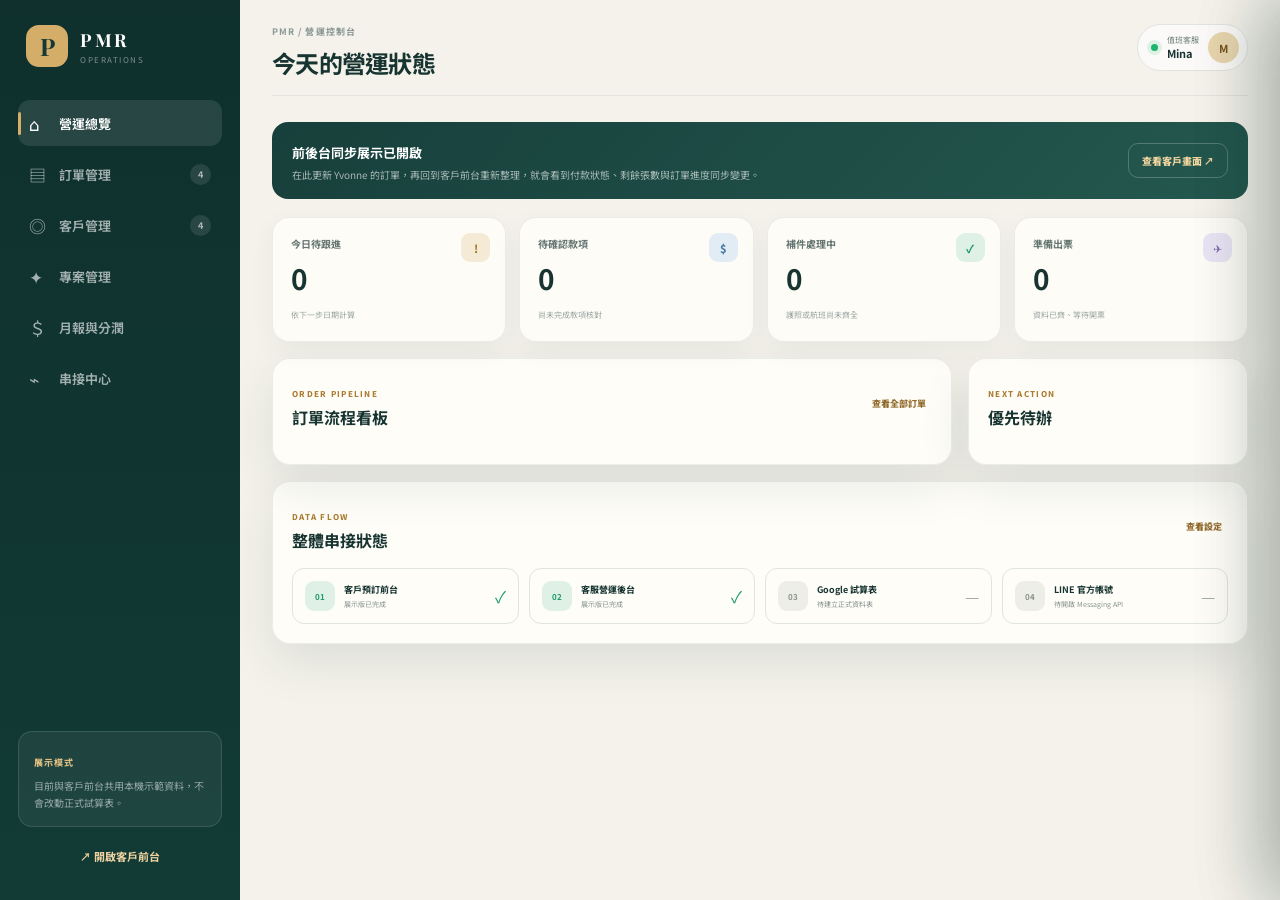
==== admin.html @ a4d530cb "Add files via upload" ====
<!doctype html>
<html lang="zh-Hant">
  <head>
    <meta charset="UTF-8" />
    <meta name="viewport" content="width=device-width, initial-scale=1.0" />
    <meta name="theme-color" content="#102f2d" />
    <title>PMR 營運控制台</title>
    <link rel="preconnect" href="https://fonts.googleapis.com" />
    <link rel="preconnect" href="https://fonts.gstatic.com" crossorigin />
    <link href="https://fonts.googleapis.com/css2?family=Noto+Sans+TC:wght@400;500;600;700;800&family=Playfair+Display:wght@700&display=swap" rel="stylesheet" />
    <link rel="stylesheet" href="admin.css" />
    <link rel="stylesheet" href="admin-extra.css" />
  </head>
  <body>
    <div class="ops-shell">
      <aside class="sidebar">
        <a class="ops-brand" href="index.html"><span>P</span><div><strong>PMR</strong><small>OPERATIONS</small></div></a>
        <nav>
          <button class="is-active" data-view="dashboard"><i>⌂</i><span>營運總覽</span></button>
          <button data-view="orders"><i>▤</i><span>訂單管理</span><b id="nav-order-count">4</b></button>
          <button data-view="customers"><i>◎</i><span>客戶管理</span><b id="nav-customer-count">4</b></button>
          <button data-view="projects"><i>✦</i><span>專案管理</span></button>
          <button data-view="reports"><i>＄</i><span>月報與分潤</span></button>
          <button data-view="integrations"><i>⌁</i><span>串接中心</span></button>
        </nav>
        <div class="sidebar-note"><small>展示模式</small><p>目前與客戶前台共用本機示範資料，不會改動正式試算表。</p></div>
        <a class="customer-preview" href="index.html">↗ 開啟客戶前台</a>
      </aside>

      <main class="ops-main">
        <header class="ops-topbar">
          <button class="mobile-menu" data-action="toggle-menu">☰</button>
          <div><span class="breadcrumb">PMR / 營運控制台</span><h1 id="page-title">今天的營運狀態</h1></div>
          <div class="operator"><span class="online-dot"></span><div><small>值班客服</small><strong>Mina</strong></div><b>M</b></div>
        </header>

        <section class="ops-view is-active" id="dashboard-view">
          <div class="demo-banner"><div><strong>前後台同步展示已開啟</strong><p>在此更新 Yvonne 的訂單，再回到客戶前台重新整理，就會看到付款狀態、剩餘張數與訂單進度同步變更。</p></div><a href="index.html#orders-view">查看客戶畫面 ↗</a></div>

          <div class="kpi-grid">
            <article><div class="kpi-icon amber">!</div><span>今日待跟進</span><strong id="kpi-followups">0</strong><small>依下一步日期計算</small></article>
            <article><div class="kpi-icon blue">$</div><span>待確認款項</span><strong id="kpi-payments">0</strong><small>尚未完成款項核對</small></article>
            <article><div class="kpi-icon green">✓</div><span>補件處理中</span><strong id="kpi-docs">0</strong><small>護照或航班尚未齊全</small></article>
            <article><div class="kpi-icon violet">✈</div><span>準備出票</span><strong id="kpi-ticketing">0</strong><small>資料已齊、等待開票</small></article>
          </div>

          <div class="dashboard-grid">
            <section class="panel pipeline-panel">
              <div class="panel-head"><div><span>ORDER PIPELINE</span><h2>訂單流程看板</h2></div><button data-go-view="orders">查看全部訂單</button></div>
              <div class="pipeline" id="pipeline"></div>
            </section>
            <section class="panel activity-panel">
              <div class="panel-head"><div><span>NEXT ACTION</span><h2>優先待辦</h2></div></div>
              <div id="priority-list" class="priority-list"></div>
            </section>
          </div>

          <section class="panel health-panel">
            <div class="panel-head"><div><span>DATA FLOW</span><h2>整體串接狀態</h2></div><button data-go-view="integrations">查看設定</button></div>
            <div class="health-grid">
              <article class="is-ready"><b>01</b><div><strong>客戶預訂前台</strong><span>展示版已完成</span></div><i>✓</i></article>
              <article class="is-ready"><b>02</b><div><strong>客服營運後台</strong><span>展示版已完成</span></div><i>✓</i></article>
              <article><b>03</b><div><strong>Google 試算表</strong><span>待建立正式資料表</span></div><i>—</i></article>
              <article><b>04</b><div><strong>LINE 官方帳號</strong><span>待開啟 Messaging API</span></div><i>—</i></article>
            </div>
          </section>
        </section>

        <section class="ops-view" id="customers-view">
          <div class="page-actions"><div><p>客戶編號永遠不變；LINE 換綁只更新登入身分，不會讓舊訂單或額度消失。</p></div><button class="primary-action" data-action="new-customer">＋ 建立客戶</button></div>
          <section class="panel table-panel">
            <div class="table-tools"><label><span>⌕</span><input id="customer-search" placeholder="搜尋客戶編號、姓名、LINE 或電話" /></label><select id="customer-filter"><option value="all">所有客戶</option><option>正常</option><option>待新帳號驗證</option><option>已封存</option><option>已刪除</option></select></div>
            <div class="table-wrap"><table><thead><tr><th>客戶</th><th>LINE 帳號</th><th>電話</th><th>訂單／額度</th><th>帳號狀態</th><th>最後綁定</th></tr></thead><tbody id="customers-table"></tbody></table></div>
          </section>
          <div class="policy-note"><strong>LINE 換帳號處理方式</strong><p>由新 LINE 帳號登入後完成一次性驗證，再把新 user ID 綁到原客戶編號。舊 LINE ID 留在歷史紀錄並停用，訂單、剩餘額度與付款紀錄不搬動。</p></div>
        </section>

        <section class="ops-view" id="orders-view">
          <div class="page-actions"><div><p>以訂單編號串接客戶、付款、額度、補件與利潤。</p></div><button class="primary-action" data-action="new-order">＋ 建立訂單</button></div>
          <section class="panel table-panel">
            <div class="table-tools">
              <label><span>⌕</span><input id="order-search" placeholder="搜尋姓名、LINE、訂單或專案代碼" /></label>
              <select id="order-filter"><option value="all">所有狀態</option><option>等待客服確認</option><option>等待付款</option><option>資料補件中</option><option>許願航班待補</option><option>準備出票</option><option>已完成</option></select>
            </div>
            <div class="table-wrap">
              <table>
                <thead><tr><th>訂單／客戶</th><th>專案</th><th>款項</th><th>額度</th><th>資料／出票</th><th>負責人</th><th>下一步</th></tr></thead>
                <tbody id="orders-table"></tbody>
              </table>
            </div>
          </section>
        </section>

        <section class="ops-view" id="projects-view">
          <div class="page-actions"><div><p>集中管理經濟艙／商務艙售價、成本、效期、庫存與每個專案的特殊規則。</p></div><button class="primary-action" data-action="new-project">＋ 建立私人專案</button></div>
          <section class="panel table-panel">
            <div class="project-summary"><strong id="project-count">0</strong><span>個可銷售專案</span><i></i><strong id="project-stock">0</strong><span>組／張剩餘</span></div>
            <div class="table-wrap"><table><thead><tr><th>代碼／專案</th><th>顯示方式</th><th>經濟售價／成本</th><th>商務售價／成本</th><th>額度</th><th>庫存</th><th>效期</th><th>特殊規則</th></tr></thead><tbody id="projects-table"></tbody></table></div>
          </section>
        </section>

        <section class="ops-view" id="reports-view">
          <div class="page-actions report-actions"><div><p>月報只計入付款狀態為「已確認」的訂單；退款與取消另列，不會覆蓋原交易。</p></div><div class="report-controls"><label>結算月份<input id="report-month" type="month" value="2026-09" /></label><a class="primary-action download-action" href="PMR-2026-09月報.xlsx" download>下載 Excel 月報</a></div></div>
          <div class="report-kpis" id="report-kpis"></div>
          <div class="report-grid">
            <section class="panel report-panel"><div class="panel-head"><div><span>PAYOUTS</span><h2>本月應付明細</h2></div></div><div id="payout-summary" class="payout-summary"></div></section>
            <section class="panel report-panel"><div class="panel-head"><div><span>PROFIT</span><h2>成本與利潤</h2></div></div><div id="profit-summary" class="profit-summary"></div></section>
          </div>
          <section class="panel table-panel report-detail"><div class="panel-head"><div><span>ORDER DETAIL</span><h2>本月訂單明細</h2></div><small id="report-order-count"></small></div><div class="table-wrap"><table><thead><tr><th>訂單／客戶</th><th>實收</th><th>成本</th><th>客服費</th><th>加購毛利</th><th>介紹人分潤</th><th>資源方分潤</th><th>未分配</th></tr></thead><tbody id="report-orders-table"></tbody></table></div></section>
        </section>

        <section class="ops-view" id="integrations-view">
          <div class="integration-intro"><span>CONNECTED SALES</span><h2>把流量、對話、訂單與利潤放在同一條資料線上</h2><p>社群負責吸引客人，官方帳號負責辨識與跟進，前台負責預訂與查詢，後台負責客服作業；試算表則保留為資料匯出與財務核對工具。</p></div>
          <div class="integration-grid">
            <article class="integration-card"><div class="integration-logo sheets">▦</div><div><small>GOOGLE SHEETS</small><h3>試算表資料庫</h3><p>目前已讀到「表單回覆」與「利潤」兩張表。正式版會改成由訂單編號關聯，避免再用姓名對資料。</p><ul><li>建立專案、訂單、額度、付款、加購、操作紀錄分頁</li><li>舊資料可保留並逐筆補上訂單編號</li><li>需要 Google 帳號授權與正式端點</li></ul></div><span class="state waiting">待設定</span></article>
            <article class="integration-card"><div class="integration-logo line">LINE</div><div><small>OFFICIAL ACCOUNT</small><h3>LINE 官方帳號</h3><p>客人點選專案後，以 LIFF 開啟預訂頁並帶入 LINE 身分與專案代碼；狀態變更時可由官方帳號提醒補件或出票。</p><ul><li>需要啟用 Messaging API 與 LIFF</li><li>需設定 HTTPS Webhook 與 Channel access token</li><li>對話與訂單以 LINE user ID 關聯</li></ul></div><span class="state waiting">待授權</span></article>
            <article class="integration-card"><div class="integration-logo community">群</div><div><small>LINE COMMUNITY</small><h3>社群銷售入口</h3><p>社群專注發布每日方案，每則貼文附帶來源代碼連結；客人點擊後進入官方帳號／前台，才能安全追蹤成交與介紹來源。</p><ul><li>一般群組可邀請官方帳號機器人後串接</li><li>若是 OpenChat，不把客戶識別建立在社群內</li><li>每篇方案使用 campaign 來源碼計算成效</li></ul></div><span class="state planned">建議流程</span></article>
            <article class="integration-card"><div class="integration-logo vault">鎖</div><div><small>PRIVATE FILE STORAGE</small><h3>護照與匯款資料</h3><p>檔案放在私有雲端空間，後台只記錄檔案 ID。客人與客服取得的是短時間有效的上傳或檢視連結，不建立公開分享網址。</p><ul><li>首選 Google Cloud Storage 私有儲存</li><li>小規模試跑可使用 Google Workspace 共用雲端硬碟</li><li>依客服角色限制存取並保留下載紀錄</li></ul></div><span class="state waiting">待選方案</span></article>
          </div>
        </section>
      </main>
    </div>

    <div class="drawer-backdrop" id="drawer-backdrop"></div>
    <aside class="record-drawer" id="order-drawer" aria-hidden="true">
      <div class="drawer-head"><div><small>ORDER DETAIL</small><h2 id="drawer-order-id">訂單</h2></div><button data-action="close-drawer">×</button></div>
      <form id="order-form">
        <div class="drawer-section customer-summary" id="drawer-customer"></div>
        <div class="drawer-section"><h3>流程狀態</h3><div class="form-grid two"><label>訂單狀態<select name="status"><option>等待客服確認</option><option>等待付款</option><option>資料補件中</option><option>許願航班待補</option><option>準備出票</option><option>已完成</option></select></label><label>負責客服<select name="assignedTo"><option>待分派</option><option>Mina</option><option>Ary</option><option>Scott</option></select></label><label>付款狀態<select name="paymentStatus"><option>待客服確認</option><option>待匯款</option><option>待核對</option><option>已確認</option><option>退款處理中</option><option>已退款</option></select></label><label>補件狀態<select name="docsStatus"><option>尚未補件</option><option>缺護照</option><option>缺 1 份護照</option><option>航班待補</option><option>資料已齊</option></select></label><label>出票狀態<select name="ticketStatus"><option>尚未出票</option><option>待選航班</option><option>準備出票</option><option>已出票</option></select></label><label>下一步日期<input name="nextActionDate" type="date" /></label></div></div>
        <div class="drawer-section"><h3>額度與款項</h3><div class="form-grid four"><label>購買<input name="purchased" type="number" min="0" /></label><label>處理中<input name="pending" type="number" min="0" /></label><label>已出票<input name="used" type="number" min="0" /></label><label>退款<input name="refunded" type="number" min="0" /></label></div><div class="form-grid two"><label>機票售價<input name="total" type="number" min="0" /></label><label>含加購應收<input name="grandTotal" type="number" min="0" /></label><label>實收金額<input name="paymentAmount" type="number" min="0" /></label><label>機票成本<input name="cost" type="number" min="0" /></label><label>客服費用<input name="serviceFee" type="number" min="0" /></label></div><div id="ticket-selection-summary" class="checkout-summary"></div><div class="profit-preview" id="profit-preview"></div></div>
        <div class="drawer-section"><h3>分潤與加購</h3><div class="form-grid two"><label>介紹人<input name="introducer" /></label><label>介紹人利潤<input name="introducerProfit" type="number" min="0" /></label><label>資源方利潤<input name="sourceProfit" type="number" min="0" /></label></div><div id="checkout-addons-editor" class="checkout-addons-editor"></div><div class="form-grid two"><label>其他加購項目<input name="addOnName" placeholder="例如：四人房" /></label><label>其他加購售價<input name="addOnPrice" type="number" min="0" /></label><label>其他加購成本<input name="addOnCost" type="number" min="0" /></label></div></div>
        <div class="drawer-section"><h3>客服內部備註</h3><textarea name="internalNotes" rows="4" placeholder="客戶不可見，可記錄特殊需求、追蹤結果與注意事項"></textarea></div>
        <div class="drawer-section"><h3>最近紀錄</h3><div class="activity-feed" id="drawer-activity"></div></div>
        <div class="drawer-actions"><button type="button" class="secondary" data-action="close-drawer">取消</button><button type="submit" class="primary-action">儲存並同步前台</button></div>
      </form>
    </aside>

    <aside class="record-drawer" id="customer-drawer" aria-hidden="true">
      <div class="drawer-head"><div><small>CUSTOMER DETAIL</small><h2 id="drawer-customer-id">客戶資料</h2></div><button data-action="close-customer-drawer">×</button></div>
      <form id="customer-form">
        <div class="drawer-section"><h3>基本資料</h3><div class="form-grid two"><label>真實姓名<input name="realName" /></label><label>電話<input name="phone" /></label><label>LINE 顯示名稱<input name="displayName" /></label><label>客戶狀態<select name="status"><option>正常</option><option>待新帳號驗證</option><option>已封存</option><option>已刪除</option></select></label></div></div>
        <div class="drawer-section"><h3>LINE 登入綁定</h3><label>目前 LINE user ID<input name="lineUserId" /></label><div class="link-warning">更改後會標示「待新帳號驗證」。正式版須由客人使用新 LINE 登入並完成一次性驗證，客服不可跳過驗證直接換綁。</div><div id="previous-line-ids" class="previous-ids"></div></div>
        <div class="drawer-section"><h3>客服內部備註</h3><textarea name="note" rows="4"></textarea></div>
        <div class="drawer-section danger-zone"><h3>資料處理</h3><p>封存會停止新交易但保留客戶資料。刪除個資會匿名化姓名、電話與 LINE，財務與稽核紀錄仍依訂單編號保留。</p><div><button type="button" data-action="archive-customer">封存客戶</button><button type="button" data-action="anonymize-customer">刪除個資</button></div></div>
        <div class="drawer-actions"><button type="button" class="secondary" data-action="close-customer-drawer">取消</button><button type="submit" class="primary-action">儲存客戶資料</button></div>
      </form>
    </aside>

    <div class="toast" id="admin-toast"></div>
    <script src="shared-data.js"></script>
    <script src="admin.js"></script>
  </body>
</html>
---- admin.css ----
:root{--ink:#173431;--deep:#102f2d;--deep2:#194943;--cream:#f4f2eb;--paper:#fffefa;--muted:#70807d;--line:#e0e5df;--gold:#c99c50;--green:#1e9a68;--red:#c76755;--blue:#4c79a5;--violet:#7c6aa9;--shadow:0 18px 50px rgba(22,53,50,.1)}
*{box-sizing:border-box}body{margin:0;min-height:100vh;background:var(--cream);color:var(--ink);font-family:"Noto Sans TC",system-ui,sans-serif;-webkit-font-smoothing:antialiased}button,input,select,textarea{font:inherit;color:inherit}button,a{cursor:pointer}.ops-shell{display:grid;grid-template-columns:240px 1fr;min-height:100vh}.sidebar{position:fixed;inset:0 auto 0 0;width:240px;display:flex;flex-direction:column;padding:25px 18px;background:linear-gradient(180deg,#0f302d,#123b36);color:#fff}.ops-brand{display:flex;align-items:center;gap:12px;margin:0 8px 33px;color:white;text-decoration:none}.ops-brand>span{width:42px;height:42px;display:grid;place-items:center;border-radius:13px;background:#d4ad68;color:#143833;font:700 24px "Playfair Display",serif}.ops-brand strong{display:block;font:700 18px "Playfair Display",serif;letter-spacing:.14em}.ops-brand small{display:block;margin-top:2px;color:rgba(255,255,255,.45);font-size:8px;letter-spacing:.19em}.sidebar nav{display:grid;gap:5px}.sidebar nav button{min-height:46px;display:grid;grid-template-columns:30px 1fr auto;align-items:center;border:0;border-radius:12px;padding:0 11px;background:transparent;color:rgba(255,255,255,.62);text-align:left}.sidebar nav button i{font-style:normal;font-size:17px}.sidebar nav button span{font-size:13px;font-weight:600}.sidebar nav button b{min-width:21px;height:21px;display:grid;place-items:center;border-radius:50%;background:rgba(255,255,255,.1);font-size:9px}.sidebar nav button.is-active,.sidebar nav button:hover{background:rgba(255,255,255,.1);color:white}.sidebar nav button.is-active:before{content:"";position:absolute;left:18px;width:3px;height:23px;border-radius:2px;background:#d6ae68}.sidebar-note{margin-top:auto;padding:15px;border:1px solid rgba(255,255,255,.12);border-radius:14px;background:rgba(255,255,255,.06)}.sidebar-note small{color:#dfbe82;font-size:9px;font-weight:800;letter-spacing:.12em}.sidebar-note p{margin:7px 0 0;color:rgba(255,255,255,.54);font-size:10px;line-height:1.65}.customer-preview{margin-top:10px;padding:11px;color:#eed29f;text-align:center;text-decoration:none;font-size:11px;font-weight:700}.ops-main{grid-column:2;min-width:0;padding:0 32px 60px}.ops-topbar{height:96px;display:flex;align-items:center;justify-content:space-between;border-bottom:1px solid rgba(20,55,51,.08)}.ops-topbar .breadcrumb{color:#8a9895;font-size:9px;font-weight:700;letter-spacing:.12em}.ops-topbar h1{margin:5px 0 0;font-size:24px;letter-spacing:-.03em}.operator{display:flex;align-items:center;gap:9px;padding:7px 8px 7px 13px;border:1px solid var(--line);border-radius:999px;background:rgba(255,255,255,.65)}.operator .online-dot{width:7px;height:7px;border-radius:50%;background:#1fb56d;box-shadow:0 0 0 4px #dff1e7}.operator small{display:block;color:var(--muted);font-size:8px}.operator strong{display:block;font-size:11px}.operator>b{width:31px;height:31px;display:grid;place-items:center;border-radius:50%;background:#e8d6af;color:#72531f;font-size:11px}.mobile-menu{display:none}.ops-view{display:none;padding-top:26px;animation:fade .25s ease}.ops-view.is-active{display:block}@keyframes fade{from{opacity:0;transform:translateY(6px)}}.demo-banner{display:flex;justify-content:space-between;align-items:center;gap:22px;margin-bottom:18px;padding:17px 20px;border-radius:16px;background:linear-gradient(135deg,#173f3b,#24584f);color:white}.demo-banner strong{font-size:13px}.demo-banner p{margin:4px 0 0;color:rgba(255,255,255,.62);font-size:10px}.demo-banner a{flex:none;padding:9px 13px;border:1px solid rgba(255,255,255,.22);border-radius:10px;color:#f2d69f;text-decoration:none;font-size:10px;font-weight:800}.kpi-grid{display:grid;grid-template-columns:repeat(4,1fr);gap:13px;margin-bottom:16px}.kpi-grid article{position:relative;padding:18px;border:1px solid rgba(22,55,51,.08);border-radius:17px;background:rgba(255,254,250,.85);box-shadow:0 9px 26px rgba(20,55,51,.05)}.kpi-icon{position:absolute;right:15px;top:15px;width:29px;height:29px;display:grid;place-items:center;border-radius:9px;font-size:11px;font-weight:800}.kpi-icon.amber{background:#f5ead5;color:#a67526}.kpi-icon.blue{background:#e1ecf4;color:var(--blue)}.kpi-icon.green{background:#dff0e7;color:var(--green)}.kpi-icon.violet{background:#eae5f4;color:var(--violet)}.kpi-grid span{display:block;color:#657572;font-size:10px;font-weight:700}.kpi-grid strong{display:block;margin:7px 0 1px;font-size:28px}.kpi-grid small{color:#9aa5a2;font-size:8px}.dashboard-grid{display:grid;grid-template-columns:minmax(0,1.7fr) minmax(240px,.7fr);gap:16px;margin-bottom:16px}.panel{border:1px solid rgba(22,55,51,.08);border-radius:18px;background:rgba(255,254,250,.9);box-shadow:var(--shadow)}.pipeline-panel,.activity-panel,.health-panel{padding:19px}.panel-head{display:flex;align-items:center;justify-content:space-between;gap:15px;margin-bottom:16px}.panel-head span,.integration-intro>span{color:#aa7b30;font-size:8px;font-weight:800;letter-spacing:.16em}.panel-head h2{margin:3px 0 0;font-size:16px}.panel-head button{border:0;background:transparent;color:#926a2c;font-size:9px;font-weight:800}.pipeline{display:grid;grid-template-columns:repeat(4,1fr);gap:9px}.pipeline-column{min-width:0;padding:10px;border-radius:13px;background:#f2f2ec}.pipeline-title{display:flex;justify-content:space-between;align-items:center;margin-bottom:9px;color:#697875;font-size:9px;font-weight:800}.pipeline-title b{min-width:18px;height:18px;display:grid;place-items:center;border-radius:50%;background:#fff;font-size:8px}.pipeline-card{margin-top:7px;padding:10px;border:1px solid #e3e5df;border-radius:10px;background:white;cursor:pointer}.pipeline-card:hover{border-color:#c7a05b}.pipeline-card strong{display:block;overflow:hidden;text-overflow:ellipsis;white-space:nowrap;font-size:9px}.pipeline-card span{display:block;margin-top:4px;color:#8a9794;font-size:8px}.priority-list{display:grid;gap:8px}.priority-item{display:grid;grid-template-columns:32px 1fr;gap:9px;align-items:center;padding:9px;border-radius:11px;background:#f5f2e9;cursor:pointer}.priority-item>b{width:32px;height:32px;display:grid;place-items:center;border-radius:9px;background:#e5d3ab;color:#77581f;font-size:9px}.priority-item strong{display:block;font-size:9px}.priority-item span{display:block;margin-top:3px;color:#7e8d8a;font-size:8px}.health-grid{display:grid;grid-template-columns:repeat(4,1fr);gap:10px}.health-grid article{display:grid;grid-template-columns:30px 1fr auto;align-items:center;gap:9px;padding:12px;border:1px solid var(--line);border-radius:12px}.health-grid article>b{width:30px;height:30px;display:grid;place-items:center;border-radius:9px;background:#eeeee8;color:#899390;font-size:8px}.health-grid strong,.health-grid span{display:block}.health-grid strong{font-size:9px}.health-grid span{margin-top:3px;color:#899592;font-size:7px}.health-grid i{font-style:normal;color:#a4adaa}.health-grid .is-ready>b{background:#dff0e7;color:var(--green)}.health-grid .is-ready i{color:var(--green)}.page-actions{display:flex;justify-content:space-between;align-items:center;gap:20px;margin-bottom:15px}.page-actions p{margin:0;color:var(--muted);font-size:11px}.primary-action{min-height:40px;padding:0 16px;border:0;border-radius:11px;background:var(--deep);color:#fff;font-size:10px;font-weight:800}.table-panel{overflow:hidden}.table-tools{display:flex;gap:10px;padding:15px;border-bottom:1px solid var(--line)}.table-tools label{flex:1;display:flex;align-items:center;gap:8px;padding:0 12px;border:1px solid var(--line);border-radius:10px;background:white}.table-tools input{width:100%;height:40px;border:0;outline:0;background:transparent;font-size:10px}.table-tools select{min-width:150px;border:1px solid var(--line);border-radius:10px;background:white;padding:0 10px;font-size:10px}.table-wrap{overflow:auto}table{width:100%;border-collapse:collapse;white-space:nowrap}th{padding:11px 14px;background:#f1f2ed;color:#899491;text-align:left;font-size:8px;font-weight:800;letter-spacing:.06em}td{padding:13px 14px;border-top:1px solid #e8ebe6;font-size:9px;vertical-align:middle}tbody tr{cursor:pointer}tbody tr:hover{background:#fbf7ed}td strong,td small{display:block}td strong{font-size:9px}td small{margin-top:3px;color:#899592;font-size:8px}.cell-status{display:inline-flex;align-items:center;padding:5px 8px;border-radius:999px;background:#e8f1e9;color:#24704f;font-size:8px;font-weight:800}.cell-status.waiting{background:#f5ead8;color:#966b27}.credit-cell b{color:var(--green);font-size:11px}.project-summary{display:flex;align-items:center;gap:7px;padding:18px}.project-summary strong{font-size:22px}.project-summary span{color:var(--muted);font-size:9px}.project-summary i{width:1px;height:28px;margin:0 15px;background:var(--line)}.integration-intro{max-width:720px;margin:6px 0 23px}.integration-intro h2{margin:8px 0 10px;font-size:29px;line-height:1.3;letter-spacing:-.04em}.integration-intro p{margin:0;color:var(--muted);font-size:11px;line-height:1.8}.integration-grid{display:grid;gap:13px}.integration-card{position:relative;display:grid;grid-template-columns:54px 1fr;gap:16px;padding:21px;border:1px solid rgba(22,55,51,.08);border-radius:17px;background:rgba(255,254,250,.88);box-shadow:0 12px 32px rgba(20,55,51,.06)}.integration-logo{width:54px;height:54px;display:grid;place-items:center;border-radius:15px;color:white;font-size:13px;font-weight:900}.integration-logo.sheets{background:#1d915a;font-size:25px}.integration-logo.line{background:#06c755}.integration-logo.community{background:#405f9d;font-size:20px}.integration-card small{color:#9c742f;font-size:7px;letter-spacing:.14em;font-weight:800}.integration-card h3{margin:4px 0 6px;font-size:15px}.integration-card p{max-width:760px;margin:0;color:#6d7d7a;font-size:10px;line-height:1.7}.integration-card ul{display:flex;gap:7px;flex-wrap:wrap;margin:11px 0 0;padding:0;list-style:none}.integration-card li{padding:5px 8px;border-radius:7px;background:#f0f1eb;color:#6c7976;font-size:8px}.state{position:absolute;right:18px;top:18px;padding:5px 8px;border-radius:999px;font-size:8px;font-weight:800}.state.waiting{background:#f4ead6;color:#946a29}.state.planned{background:#e2e9f3;color:#44668c}.drawer-backdrop{position:fixed;z-index:49;inset:0;background:rgba(7,30,28,.38);opacity:0;pointer-events:none;transition:.2s}.drawer-backdrop.is-open{opacity:1;pointer-events:auto}.record-drawer{position:fixed;z-index:50;inset:0 0 0 auto;width:min(610px,100%);overflow:auto;padding:22px;background:#f8f7f2;box-shadow:-25px 0 70px rgba(9,34,32,.2);transform:translateX(102%);transition:.28s ease}.record-drawer.is-open{transform:translateX(0)}.drawer-head{position:sticky;z-index:2;top:-22px;display:flex;justify-content:space-between;align-items:center;margin:-22px -22px 17px;padding:20px 22px 15px;background:rgba(248,247,242,.95);backdrop-filter:blur(14px);border-bottom:1px solid var(--line)}.drawer-head small{color:#9e742f;font-size:8px;letter-spacing:.15em}.drawer-head h2{margin:4px 0 0;font-size:19px}.drawer-head button{width:34px;height:34px;border:1px solid var(--line);border-radius:10px;background:white;font-size:20px}.drawer-section{margin-bottom:11px;padding:16px;border:1px solid var(--line);border-radius:15px;background:white}.drawer-section h3{margin:0 0 13px;font-size:12px}.customer-summary{display:flex;align-items:center;gap:12px}.customer-avatar{width:44px;height:44px;display:grid;place-items:center;border-radius:14px;background:#dbe9e0;color:#246a50;font-weight:900}.customer-summary strong,.customer-summary small{display:block}.customer-summary small{margin-top:3px;color:var(--muted);font-size:9px}.form-grid{display:grid;gap:10px;margin-top:10px}.form-grid.two{grid-template-columns:repeat(2,1fr)}.form-grid.four{grid-template-columns:repeat(4,1fr)}label{display:grid;gap:5px;color:#687774;font-size:8px;font-weight:700}label input,label select,textarea{width:100%;min-height:38px;border:1px solid #dce2dc;border-radius:9px;background:#fdfdfb;padding:0 10px;outline:0;font-size:10px}textarea{padding:10px;resize:vertical;line-height:1.6}.profit-preview{display:grid;grid-template-columns:repeat(3,1fr);gap:7px;margin-top:10px}.profit-preview div{padding:10px;border-radius:10px;background:#f3f0e7}.profit-preview small,.profit-preview strong{display:block}.profit-preview small{color:#7e8b88;font-size:7px}.profit-preview strong{margin-top:3px;font-size:11px}.profit-preview .positive strong{color:var(--green)}.activity-feed{display:grid;gap:7px}.activity-feed div{position:relative;padding-left:15px;color:#657572;font-size:9px}.activity-feed div:before{content:"";position:absolute;left:1px;top:5px;width:6px;height:6px;border-radius:50%;background:#c89a4e}.activity-feed small{display:block;margin-top:2px;color:#9aa4a2;font-size:7px}.drawer-actions{position:sticky;bottom:-22px;display:flex;justify-content:flex-end;gap:8px;margin:0 -22px -22px;padding:14px 22px;background:rgba(248,247,242,.96);border-top:1px solid var(--line)}.drawer-actions button{min-height:42px;padding:0 17px;border-radius:11px;font-size:10px;font-weight:800}.drawer-actions .secondary{border:1px solid var(--line);background:white}.toast{position:fixed;z-index:80;left:50%;bottom:24px;transform:translate(-50%,20px);padding:11px 16px;border-radius:12px;background:#102f2d;color:white;opacity:0;pointer-events:none;transition:.2s;font-size:10px;font-weight:700}.toast.is-visible{opacity:1;transform:translate(-50%,0)}
.inline-select,.inline-input,.inline-textarea{border:1px solid #dce2dc;border-radius:7px;background:#fff;padding:5px 7px;font-size:8px}.inline-input{width:88px}.inline-input.small{width:48px}.inline-input.date{width:92px}.inline-textarea{width:210px;min-height:48px;resize:vertical}.money-inputs{display:flex;gap:5px}.money-inputs label{display:flex;align-items:center;gap:3px;font-size:7px}.save-row{margin-left:6px;padding:5px 8px;border:0;border-radius:7px;background:var(--deep);color:#fff;font-size:8px;font-weight:800}
.policy-note{margin-top:14px;padding:18px 20px;border:1px solid #dfd4bc;border-radius:15px;background:#faf5e9}.policy-note strong{font-size:11px}.policy-note p{margin:6px 0 0;color:#746b59;font-size:9px;line-height:1.75}.link-warning{margin-top:10px;padding:10px 12px;border-radius:10px;background:#fbf1dc;color:#856227;font-size:9px;line-height:1.65}.previous-ids{display:flex;gap:6px;align-items:center;flex-wrap:wrap;margin-top:10px}.previous-ids>strong{font-size:8px}.previous-ids span{padding:5px 7px;border-radius:7px;background:#eff1ed;color:#697875;font-size:8px}.previous-ids small{color:#929c99;font-size:8px}.danger-zone{border-color:#efd2cb;background:#fffaf8}.danger-zone p{margin:0 0 10px;color:#846e69;font-size:9px;line-height:1.7}.danger-zone>div{display:flex;gap:8px}.danger-zone button{min-height:34px;padding:0 11px;border:1px solid #d9c8c3;border-radius:8px;background:white;color:#97574b;font-size:8px;font-weight:800}.danger-zone button:last-child{border-color:#c96d5c;background:#c96d5c;color:white}.report-actions{align-items:end}.report-controls{display:flex;align-items:end;gap:9px}.report-controls label{font-size:8px}.report-controls input{height:40px;border:1px solid var(--line);border-radius:10px;background:white;padding:0 10px}.download-action{display:inline-flex;align-items:center;text-decoration:none}.report-kpis{display:grid;grid-template-columns:repeat(4,1fr);gap:12px;margin-bottom:14px}.report-kpis article{padding:17px;border:1px solid rgba(22,55,51,.08);border-radius:15px;background:#fffefa;box-shadow:0 8px 24px rgba(20,55,51,.05)}.report-kpis span,.report-kpis small{display:block}.report-kpis span{color:#687774;font-size:9px;font-weight:700}.report-kpis strong{display:block;margin:7px 0 2px;font-size:22px}.report-kpis small{color:#99a29f;font-size:7px}.report-grid{display:grid;grid-template-columns:1fr 1fr;gap:14px;margin-bottom:14px}.report-panel{padding:18px}.payout-summary,.profit-summary{display:grid;gap:7px}.payout-summary>div,.profit-summary>div{display:flex;justify-content:space-between;align-items:center;gap:12px;padding:9px 11px;border-radius:10px;background:#f3f2ec}.payout-summary strong,.payout-summary small{display:block}.payout-summary strong{font-size:9px}.payout-summary small{margin-top:2px;color:#8a9693;font-size:7px}.payout-summary b{font-size:10px}.profit-summary>div span{color:#687774;font-size:9px}.profit-summary>div strong{font-size:9px}.profit-summary .is-total{margin-top:4px;background:#183f3b;color:white}.profit-summary .is-total span{color:rgba(255,255,255,.7)}.report-detail>.panel-head{padding:16px 18px 0}.report-detail>.panel-head small{color:#87938f;font-size:8px}.is-excluded{opacity:.48}
.checkout-summary{display:flex;gap:7px;flex-wrap:wrap;margin-top:12px}.checkout-summary span{padding:7px 9px;border-radius:9px;background:#edf3ef;color:#356b59;font-size:8px;font-weight:800}.checkout-addons-editor{display:grid;gap:7px;margin:10px 0}.checkout-addon-row{display:grid;grid-template-columns:1fr auto 105px;align-items:center;gap:9px;padding:9px 10px;border-radius:10px;background:#f3f2ec}.checkout-addon-row span strong,.checkout-addon-row span small{display:block}.checkout-addon-row span strong{font-size:9px}.checkout-addon-row span small{margin-top:2px;color:#85918e;font-size:7px}.checkout-addon-row>b{font-size:9px}.checkout-addon-row label{display:flex;align-items:center;gap:5px}.checkout-addon-row input{width:72px;min-height:31px}.checkout-addons-empty{padding:10px;border:1px dashed #d7ddd7;border-radius:9px;color:#8b9693;font-size:8px}
@media(max-width:1000px){.ops-shell{grid-template-columns:190px 1fr}.sidebar{width:190px}.ops-main{padding-inline:22px}.kpi-grid{grid-template-columns:repeat(2,1fr)}.dashboard-grid{grid-template-columns:1fr}.health-grid{grid-template-columns:repeat(2,1fr)}}
@media(max-width:720px){.ops-shell{display:block}.sidebar{z-index:70;width:230px;transform:translateX(-102%);transition:.25s}.sidebar.is-open{transform:translateX(0)}.ops-main{padding:0 14px 45px}.ops-topbar{height:78px}.mobile-menu{display:grid;place-items:center;width:36px;height:36px;border:1px solid var(--line);border-radius:10px;background:white}.ops-topbar .breadcrumb{display:none}.ops-topbar h1{font-size:18px}.operator div,.operator .online-dot{display:none}.kpi-grid{grid-template-columns:repeat(2,1fr)}.pipeline{grid-template-columns:repeat(2,1fr)}.health-grid{grid-template-columns:1fr}.demo-banner{align-items:flex-start;flex-direction:column}.table-tools{flex-direction:column}.table-tools select{height:40px}.integration-card{grid-template-columns:44px 1fr}.integration-logo{width:44px;height:44px}.state{position:static;width:max-content;grid-column:2}.form-grid.four{grid-template-columns:repeat(2,1fr)}.report-actions{align-items:flex-start;flex-direction:column}.report-controls{width:100%;justify-content:space-between}.report-kpis{grid-template-columns:repeat(2,1fr)}.report-grid{grid-template-columns:1fr}}
@media(max-width:430px){.kpi-grid{grid-template-columns:1fr 1fr}.kpi-grid article{padding:14px}.pipeline{grid-template-columns:1fr}.form-grid.two,.profit-preview{grid-template-columns:1fr}.integration-intro h2{font-size:24px}}
---- admin-extra.css ----
.integration-logo.vault {
  background: #73516d;
  font-size: 15px;
}
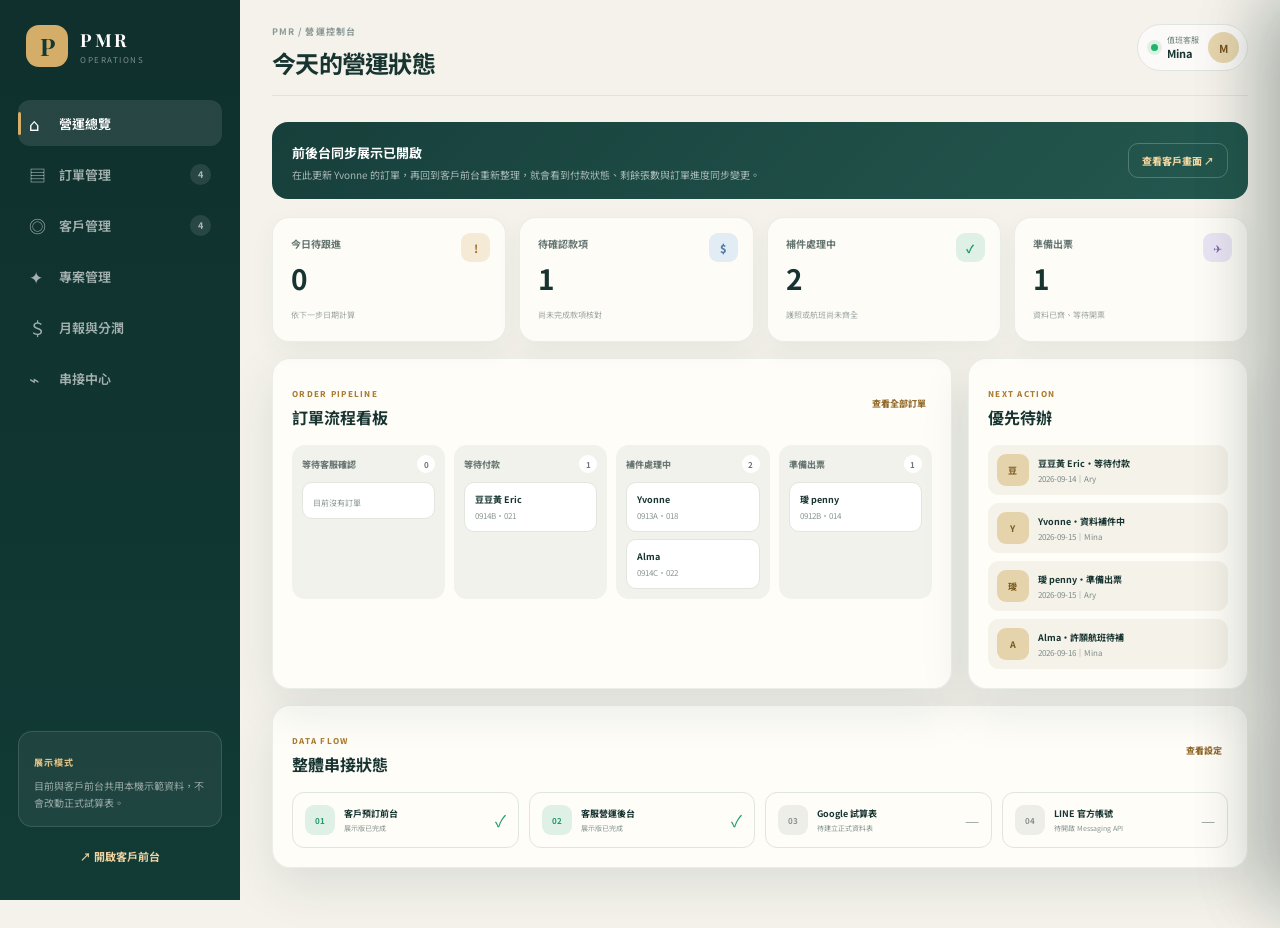
==== commit 10f22a32: "Add files via upload" ====
--- a/admin.html
+++ b/admin.html
@@ -92,10 +92,10 @@
         </section>
 
         <section class="ops-view" id="projects-view">
-          <div class="page-actions"><div><p>集中管理經濟艙／商務艙售價、成本、效期、庫存與每個專案的特殊規則。</p></div><button class="primary-action" data-action="new-project">＋ 建立私人專案</button></div>
+          <div class="page-actions"><div><p>集中管理售價、單張成本、效期、庫存與每個專案的特殊規則。</p></div><button class="primary-action" data-action="new-project">＋ 建立私人專案</button></div>
           <section class="panel table-panel">
             <div class="project-summary"><strong id="project-count">0</strong><span>個可銷售專案</span><i></i><strong id="project-stock">0</strong><span>組／張剩餘</span></div>
-            <div class="table-wrap"><table><thead><tr><th>代碼／專案</th><th>顯示方式</th><th>經濟售價／成本</th><th>商務售價／成本</th><th>額度</th><th>庫存</th><th>效期</th><th>特殊規則</th></tr></thead><tbody id="projects-table"></tbody></table></div>
+            <div class="table-wrap"><table><thead><tr><th>代碼／專案</th><th>顯示方式</th><th>售價／成本</th><th>額度</th><th>庫存</th><th>效期</th><th>特殊規則</th></tr></thead><tbody id="projects-table"></tbody></table></div>
           </section>
         </section>
 
@@ -127,8 +127,8 @@
       <form id="order-form">
         <div class="drawer-section customer-summary" id="drawer-customer"></div>
         <div class="drawer-section"><h3>流程狀態</h3><div class="form-grid two"><label>訂單狀態<select name="status"><option>等待客服確認</option><option>等待付款</option><option>資料補件中</option><option>許願航班待補</option><option>準備出票</option><option>已完成</option></select></label><label>負責客服<select name="assignedTo"><option>待分派</option><option>Mina</option><option>Ary</option><option>Scott</option></select></label><label>付款狀態<select name="paymentStatus"><option>待客服確認</option><option>待匯款</option><option>待核對</option><option>已確認</option><option>退款處理中</option><option>已退款</option></select></label><label>補件狀態<select name="docsStatus"><option>尚未補件</option><option>缺護照</option><option>缺 1 份護照</option><option>航班待補</option><option>資料已齊</option></select></label><label>出票狀態<select name="ticketStatus"><option>尚未出票</option><option>待選航班</option><option>準備出票</option><option>已出票</option></select></label><label>下一步日期<input name="nextActionDate" type="date" /></label></div></div>
-        <div class="drawer-section"><h3>額度與款項</h3><div class="form-grid four"><label>購買<input name="purchased" type="number" min="0" /></label><label>處理中<input name="pending" type="number" min="0" /></label><label>已出票<input name="used" type="number" min="0" /></label><label>退款<input name="refunded" type="number" min="0" /></label></div><div class="form-grid two"><label>機票售價<input name="total" type="number" min="0" /></label><label>含加購應收<input name="grandTotal" type="number" min="0" /></label><label>實收金額<input name="paymentAmount" type="number" min="0" /></label><label>機票成本<input name="cost" type="number" min="0" /></label><label>客服費用<input name="serviceFee" type="number" min="0" /></label></div><div id="ticket-selection-summary" class="checkout-summary"></div><div class="profit-preview" id="profit-preview"></div></div>
-        <div class="drawer-section"><h3>分潤與加購</h3><div class="form-grid two"><label>介紹人<input name="introducer" /></label><label>介紹人利潤<input name="introducerProfit" type="number" min="0" /></label><label>資源方利潤<input name="sourceProfit" type="number" min="0" /></label></div><div id="checkout-addons-editor" class="checkout-addons-editor"></div><div class="form-grid two"><label>其他加購項目<input name="addOnName" placeholder="例如：四人房" /></label><label>其他加購售價<input name="addOnPrice" type="number" min="0" /></label><label>其他加購成本<input name="addOnCost" type="number" min="0" /></label></div></div>
+        <div class="drawer-section"><h3>額度與款項</h3><div class="form-grid four"><label>購買<input name="purchased" type="number" min="0" /></label><label>處理中<input name="pending" type="number" min="0" /></label><label>已出票<input name="used" type="number" min="0" /></label><label>退款<input name="refunded" type="number" min="0" /></label></div><div class="form-grid two"><label>訂單售價<input name="total" type="number" min="0" /></label><label>實收金額<input name="paymentAmount" type="number" min="0" /></label><label>方案成本<input name="cost" type="number" min="0" /></label><label>客服費用<input name="serviceFee" type="number" min="0" /></label></div><div class="profit-preview" id="profit-preview"></div></div>
+        <div class="drawer-section"><h3>分潤與加購</h3><div class="form-grid two"><label>介紹人<input name="introducer" /></label><label>介紹人利潤<input name="introducerProfit" type="number" min="0" /></label><label>資源方利潤<input name="sourceProfit" type="number" min="0" /></label><label>加購項目<input name="addOnName" placeholder="例如：機場接送" /></label><label>加購售價<input name="addOnPrice" type="number" min="0" /></label><label>加購成本<input name="addOnCost" type="number" min="0" /></label></div></div>
         <div class="drawer-section"><h3>客服內部備註</h3><textarea name="internalNotes" rows="4" placeholder="客戶不可見，可記錄特殊需求、追蹤結果與注意事項"></textarea></div>
         <div class="drawer-section"><h3>最近紀錄</h3><div class="activity-feed" id="drawer-activity"></div></div>
         <div class="drawer-actions"><button type="button" class="secondary" data-action="close-drawer">取消</button><button type="submit" class="primary-action">儲存並同步前台</button></div>
--- a/admin.css
+++ b/admin.css
@@ -2,7 +2,6 @@
 *{box-sizing:border-box}body{margin:0;min-height:100vh;background:var(--cream);color:var(--ink);font-family:"Noto Sans TC",system-ui,sans-serif;-webkit-font-smoothing:antialiased}button,input,select,textarea{font:inherit;color:inherit}button,a{cursor:pointer}.ops-shell{display:grid;grid-template-columns:240px 1fr;min-height:100vh}.sidebar{position:fixed;inset:0 auto 0 0;width:240px;display:flex;flex-direction:column;padding:25px 18px;background:linear-gradient(180deg,#0f302d,#123b36);color:#fff}.ops-brand{display:flex;align-items:center;gap:12px;margin:0 8px 33px;color:white;text-decoration:none}.ops-brand>span{width:42px;height:42px;display:grid;place-items:center;border-radius:13px;background:#d4ad68;color:#143833;font:700 24px "Playfair Display",serif}.ops-brand strong{display:block;font:700 18px "Playfair Display",serif;letter-spacing:.14em}.ops-brand small{display:block;margin-top:2px;color:rgba(255,255,255,.45);font-size:8px;letter-spacing:.19em}.sidebar nav{display:grid;gap:5px}.sidebar nav button{min-height:46px;display:grid;grid-template-columns:30px 1fr auto;align-items:center;border:0;border-radius:12px;padding:0 11px;background:transparent;color:rgba(255,255,255,.62);text-align:left}.sidebar nav button i{font-style:normal;font-size:17px}.sidebar nav button span{font-size:13px;font-weight:600}.sidebar nav button b{min-width:21px;height:21px;display:grid;place-items:center;border-radius:50%;background:rgba(255,255,255,.1);font-size:9px}.sidebar nav button.is-active,.sidebar nav button:hover{background:rgba(255,255,255,.1);color:white}.sidebar nav button.is-active:before{content:"";position:absolute;left:18px;width:3px;height:23px;border-radius:2px;background:#d6ae68}.sidebar-note{margin-top:auto;padding:15px;border:1px solid rgba(255,255,255,.12);border-radius:14px;background:rgba(255,255,255,.06)}.sidebar-note small{color:#dfbe82;font-size:9px;font-weight:800;letter-spacing:.12em}.sidebar-note p{margin:7px 0 0;color:rgba(255,255,255,.54);font-size:10px;line-height:1.65}.customer-preview{margin-top:10px;padding:11px;color:#eed29f;text-align:center;text-decoration:none;font-size:11px;font-weight:700}.ops-main{grid-column:2;min-width:0;padding:0 32px 60px}.ops-topbar{height:96px;display:flex;align-items:center;justify-content:space-between;border-bottom:1px solid rgba(20,55,51,.08)}.ops-topbar .breadcrumb{color:#8a9895;font-size:9px;font-weight:700;letter-spacing:.12em}.ops-topbar h1{margin:5px 0 0;font-size:24px;letter-spacing:-.03em}.operator{display:flex;align-items:center;gap:9px;padding:7px 8px 7px 13px;border:1px solid var(--line);border-radius:999px;background:rgba(255,255,255,.65)}.operator .online-dot{width:7px;height:7px;border-radius:50%;background:#1fb56d;box-shadow:0 0 0 4px #dff1e7}.operator small{display:block;color:var(--muted);font-size:8px}.operator strong{display:block;font-size:11px}.operator>b{width:31px;height:31px;display:grid;place-items:center;border-radius:50%;background:#e8d6af;color:#72531f;font-size:11px}.mobile-menu{display:none}.ops-view{display:none;padding-top:26px;animation:fade .25s ease}.ops-view.is-active{display:block}@keyframes fade{from{opacity:0;transform:translateY(6px)}}.demo-banner{display:flex;justify-content:space-between;align-items:center;gap:22px;margin-bottom:18px;padding:17px 20px;border-radius:16px;background:linear-gradient(135deg,#173f3b,#24584f);color:white}.demo-banner strong{font-size:13px}.demo-banner p{margin:4px 0 0;color:rgba(255,255,255,.62);font-size:10px}.demo-banner a{flex:none;padding:9px 13px;border:1px solid rgba(255,255,255,.22);border-radius:10px;color:#f2d69f;text-decoration:none;font-size:10px;font-weight:800}.kpi-grid{display:grid;grid-template-columns:repeat(4,1fr);gap:13px;margin-bottom:16px}.kpi-grid article{position:relative;padding:18px;border:1px solid rgba(22,55,51,.08);border-radius:17px;background:rgba(255,254,250,.85);box-shadow:0 9px 26px rgba(20,55,51,.05)}.kpi-icon{position:absolute;right:15px;top:15px;width:29px;height:29px;display:grid;place-items:center;border-radius:9px;font-size:11px;font-weight:800}.kpi-icon.amber{background:#f5ead5;color:#a67526}.kpi-icon.blue{background:#e1ecf4;color:var(--blue)}.kpi-icon.green{background:#dff0e7;color:var(--green)}.kpi-icon.violet{background:#eae5f4;color:var(--violet)}.kpi-grid span{display:block;color:#657572;font-size:10px;font-weight:700}.kpi-grid strong{display:block;margin:7px 0 1px;font-size:28px}.kpi-grid small{color:#9aa5a2;font-size:8px}.dashboard-grid{display:grid;grid-template-columns:minmax(0,1.7fr) minmax(240px,.7fr);gap:16px;margin-bottom:16px}.panel{border:1px solid rgba(22,55,51,.08);border-radius:18px;background:rgba(255,254,250,.9);box-shadow:var(--shadow)}.pipeline-panel,.activity-panel,.health-panel{padding:19px}.panel-head{display:flex;align-items:center;justify-content:space-between;gap:15px;margin-bottom:16px}.panel-head span,.integration-intro>span{color:#aa7b30;font-size:8px;font-weight:800;letter-spacing:.16em}.panel-head h2{margin:3px 0 0;font-size:16px}.panel-head button{border:0;background:transparent;color:#926a2c;font-size:9px;font-weight:800}.pipeline{display:grid;grid-template-columns:repeat(4,1fr);gap:9px}.pipeline-column{min-width:0;padding:10px;border-radius:13px;background:#f2f2ec}.pipeline-title{display:flex;justify-content:space-between;align-items:center;margin-bottom:9px;color:#697875;font-size:9px;font-weight:800}.pipeline-title b{min-width:18px;height:18px;display:grid;place-items:center;border-radius:50%;background:#fff;font-size:8px}.pipeline-card{margin-top:7px;padding:10px;border:1px solid #e3e5df;border-radius:10px;background:white;cursor:pointer}.pipeline-card:hover{border-color:#c7a05b}.pipeline-card strong{display:block;overflow:hidden;text-overflow:ellipsis;white-space:nowrap;font-size:9px}.pipeline-card span{display:block;margin-top:4px;color:#8a9794;font-size:8px}.priority-list{display:grid;gap:8px}.priority-item{display:grid;grid-template-columns:32px 1fr;gap:9px;align-items:center;padding:9px;border-radius:11px;background:#f5f2e9;cursor:pointer}.priority-item>b{width:32px;height:32px;display:grid;place-items:center;border-radius:9px;background:#e5d3ab;color:#77581f;font-size:9px}.priority-item strong{display:block;font-size:9px}.priority-item span{display:block;margin-top:3px;color:#7e8d8a;font-size:8px}.health-grid{display:grid;grid-template-columns:repeat(4,1fr);gap:10px}.health-grid article{display:grid;grid-template-columns:30px 1fr auto;align-items:center;gap:9px;padding:12px;border:1px solid var(--line);border-radius:12px}.health-grid article>b{width:30px;height:30px;display:grid;place-items:center;border-radius:9px;background:#eeeee8;color:#899390;font-size:8px}.health-grid strong,.health-grid span{display:block}.health-grid strong{font-size:9px}.health-grid span{margin-top:3px;color:#899592;font-size:7px}.health-grid i{font-style:normal;color:#a4adaa}.health-grid .is-ready>b{background:#dff0e7;color:var(--green)}.health-grid .is-ready i{color:var(--green)}.page-actions{display:flex;justify-content:space-between;align-items:center;gap:20px;margin-bottom:15px}.page-actions p{margin:0;color:var(--muted);font-size:11px}.primary-action{min-height:40px;padding:0 16px;border:0;border-radius:11px;background:var(--deep);color:#fff;font-size:10px;font-weight:800}.table-panel{overflow:hidden}.table-tools{display:flex;gap:10px;padding:15px;border-bottom:1px solid var(--line)}.table-tools label{flex:1;display:flex;align-items:center;gap:8px;padding:0 12px;border:1px solid var(--line);border-radius:10px;background:white}.table-tools input{width:100%;height:40px;border:0;outline:0;background:transparent;font-size:10px}.table-tools select{min-width:150px;border:1px solid var(--line);border-radius:10px;background:white;padding:0 10px;font-size:10px}.table-wrap{overflow:auto}table{width:100%;border-collapse:collapse;white-space:nowrap}th{padding:11px 14px;background:#f1f2ed;color:#899491;text-align:left;font-size:8px;font-weight:800;letter-spacing:.06em}td{padding:13px 14px;border-top:1px solid #e8ebe6;font-size:9px;vertical-align:middle}tbody tr{cursor:pointer}tbody tr:hover{background:#fbf7ed}td strong,td small{display:block}td strong{font-size:9px}td small{margin-top:3px;color:#899592;font-size:8px}.cell-status{display:inline-flex;align-items:center;padding:5px 8px;border-radius:999px;background:#e8f1e9;color:#24704f;font-size:8px;font-weight:800}.cell-status.waiting{background:#f5ead8;color:#966b27}.credit-cell b{color:var(--green);font-size:11px}.project-summary{display:flex;align-items:center;gap:7px;padding:18px}.project-summary strong{font-size:22px}.project-summary span{color:var(--muted);font-size:9px}.project-summary i{width:1px;height:28px;margin:0 15px;background:var(--line)}.integration-intro{max-width:720px;margin:6px 0 23px}.integration-intro h2{margin:8px 0 10px;font-size:29px;line-height:1.3;letter-spacing:-.04em}.integration-intro p{margin:0;color:var(--muted);font-size:11px;line-height:1.8}.integration-grid{display:grid;gap:13px}.integration-card{position:relative;display:grid;grid-template-columns:54px 1fr;gap:16px;padding:21px;border:1px solid rgba(22,55,51,.08);border-radius:17px;background:rgba(255,254,250,.88);box-shadow:0 12px 32px rgba(20,55,51,.06)}.integration-logo{width:54px;height:54px;display:grid;place-items:center;border-radius:15px;color:white;font-size:13px;font-weight:900}.integration-logo.sheets{background:#1d915a;font-size:25px}.integration-logo.line{background:#06c755}.integration-logo.community{background:#405f9d;font-size:20px}.integration-card small{color:#9c742f;font-size:7px;letter-spacing:.14em;font-weight:800}.integration-card h3{margin:4px 0 6px;font-size:15px}.integration-card p{max-width:760px;margin:0;color:#6d7d7a;font-size:10px;line-height:1.7}.integration-card ul{display:flex;gap:7px;flex-wrap:wrap;margin:11px 0 0;padding:0;list-style:none}.integration-card li{padding:5px 8px;border-radius:7px;background:#f0f1eb;color:#6c7976;font-size:8px}.state{position:absolute;right:18px;top:18px;padding:5px 8px;border-radius:999px;font-size:8px;font-weight:800}.state.waiting{background:#f4ead6;color:#946a29}.state.planned{background:#e2e9f3;color:#44668c}.drawer-backdrop{position:fixed;z-index:49;inset:0;background:rgba(7,30,28,.38);opacity:0;pointer-events:none;transition:.2s}.drawer-backdrop.is-open{opacity:1;pointer-events:auto}.record-drawer{position:fixed;z-index:50;inset:0 0 0 auto;width:min(610px,100%);overflow:auto;padding:22px;background:#f8f7f2;box-shadow:-25px 0 70px rgba(9,34,32,.2);transform:translateX(102%);transition:.28s ease}.record-drawer.is-open{transform:translateX(0)}.drawer-head{position:sticky;z-index:2;top:-22px;display:flex;justify-content:space-between;align-items:center;margin:-22px -22px 17px;padding:20px 22px 15px;background:rgba(248,247,242,.95);backdrop-filter:blur(14px);border-bottom:1px solid var(--line)}.drawer-head small{color:#9e742f;font-size:8px;letter-spacing:.15em}.drawer-head h2{margin:4px 0 0;font-size:19px}.drawer-head button{width:34px;height:34px;border:1px solid var(--line);border-radius:10px;background:white;font-size:20px}.drawer-section{margin-bottom:11px;padding:16px;border:1px solid var(--line);border-radius:15px;background:white}.drawer-section h3{margin:0 0 13px;font-size:12px}.customer-summary{display:flex;align-items:center;gap:12px}.customer-avatar{width:44px;height:44px;display:grid;place-items:center;border-radius:14px;background:#dbe9e0;color:#246a50;font-weight:900}.customer-summary strong,.customer-summary small{display:block}.customer-summary small{margin-top:3px;color:var(--muted);font-size:9px}.form-grid{display:grid;gap:10px;margin-top:10px}.form-grid.two{grid-template-columns:repeat(2,1fr)}.form-grid.four{grid-template-columns:repeat(4,1fr)}label{display:grid;gap:5px;color:#687774;font-size:8px;font-weight:700}label input,label select,textarea{width:100%;min-height:38px;border:1px solid #dce2dc;border-radius:9px;background:#fdfdfb;padding:0 10px;outline:0;font-size:10px}textarea{padding:10px;resize:vertical;line-height:1.6}.profit-preview{display:grid;grid-template-columns:repeat(3,1fr);gap:7px;margin-top:10px}.profit-preview div{padding:10px;border-radius:10px;background:#f3f0e7}.profit-preview small,.profit-preview strong{display:block}.profit-preview small{color:#7e8b88;font-size:7px}.profit-preview strong{margin-top:3px;font-size:11px}.profit-preview .positive strong{color:var(--green)}.activity-feed{display:grid;gap:7px}.activity-feed div{position:relative;padding-left:15px;color:#657572;font-size:9px}.activity-feed div:before{content:"";position:absolute;left:1px;top:5px;width:6px;height:6px;border-radius:50%;background:#c89a4e}.activity-feed small{display:block;margin-top:2px;color:#9aa4a2;font-size:7px}.drawer-actions{position:sticky;bottom:-22px;display:flex;justify-content:flex-end;gap:8px;margin:0 -22px -22px;padding:14px 22px;background:rgba(248,247,242,.96);border-top:1px solid var(--line)}.drawer-actions button{min-height:42px;padding:0 17px;border-radius:11px;font-size:10px;font-weight:800}.drawer-actions .secondary{border:1px solid var(--line);background:white}.toast{position:fixed;z-index:80;left:50%;bottom:24px;transform:translate(-50%,20px);padding:11px 16px;border-radius:12px;background:#102f2d;color:white;opacity:0;pointer-events:none;transition:.2s;font-size:10px;font-weight:700}.toast.is-visible{opacity:1;transform:translate(-50%,0)}
 .inline-select,.inline-input,.inline-textarea{border:1px solid #dce2dc;border-radius:7px;background:#fff;padding:5px 7px;font-size:8px}.inline-input{width:88px}.inline-input.small{width:48px}.inline-input.date{width:92px}.inline-textarea{width:210px;min-height:48px;resize:vertical}.money-inputs{display:flex;gap:5px}.money-inputs label{display:flex;align-items:center;gap:3px;font-size:7px}.save-row{margin-left:6px;padding:5px 8px;border:0;border-radius:7px;background:var(--deep);color:#fff;font-size:8px;font-weight:800}
 .policy-note{margin-top:14px;padding:18px 20px;border:1px solid #dfd4bc;border-radius:15px;background:#faf5e9}.policy-note strong{font-size:11px}.policy-note p{margin:6px 0 0;color:#746b59;font-size:9px;line-height:1.75}.link-warning{margin-top:10px;padding:10px 12px;border-radius:10px;background:#fbf1dc;color:#856227;font-size:9px;line-height:1.65}.previous-ids{display:flex;gap:6px;align-items:center;flex-wrap:wrap;margin-top:10px}.previous-ids>strong{font-size:8px}.previous-ids span{padding:5px 7px;border-radius:7px;background:#eff1ed;color:#697875;font-size:8px}.previous-ids small{color:#929c99;font-size:8px}.danger-zone{border-color:#efd2cb;background:#fffaf8}.danger-zone p{margin:0 0 10px;color:#846e69;font-size:9px;line-height:1.7}.danger-zone>div{display:flex;gap:8px}.danger-zone button{min-height:34px;padding:0 11px;border:1px solid #d9c8c3;border-radius:8px;background:white;color:#97574b;font-size:8px;font-weight:800}.danger-zone button:last-child{border-color:#c96d5c;background:#c96d5c;color:white}.report-actions{align-items:end}.report-controls{display:flex;align-items:end;gap:9px}.report-controls label{font-size:8px}.report-controls input{height:40px;border:1px solid var(--line);border-radius:10px;background:white;padding:0 10px}.download-action{display:inline-flex;align-items:center;text-decoration:none}.report-kpis{display:grid;grid-template-columns:repeat(4,1fr);gap:12px;margin-bottom:14px}.report-kpis article{padding:17px;border:1px solid rgba(22,55,51,.08);border-radius:15px;background:#fffefa;box-shadow:0 8px 24px rgba(20,55,51,.05)}.report-kpis span,.report-kpis small{display:block}.report-kpis span{color:#687774;font-size:9px;font-weight:700}.report-kpis strong{display:block;margin:7px 0 2px;font-size:22px}.report-kpis small{color:#99a29f;font-size:7px}.report-grid{display:grid;grid-template-columns:1fr 1fr;gap:14px;margin-bottom:14px}.report-panel{padding:18px}.payout-summary,.profit-summary{display:grid;gap:7px}.payout-summary>div,.profit-summary>div{display:flex;justify-content:space-between;align-items:center;gap:12px;padding:9px 11px;border-radius:10px;background:#f3f2ec}.payout-summary strong,.payout-summary small{display:block}.payout-summary strong{font-size:9px}.payout-summary small{margin-top:2px;color:#8a9693;font-size:7px}.payout-summary b{font-size:10px}.profit-summary>div span{color:#687774;font-size:9px}.profit-summary>div strong{font-size:9px}.profit-summary .is-total{margin-top:4px;background:#183f3b;color:white}.profit-summary .is-total span{color:rgba(255,255,255,.7)}.report-detail>.panel-head{padding:16px 18px 0}.report-detail>.panel-head small{color:#87938f;font-size:8px}.is-excluded{opacity:.48}
-.checkout-summary{display:flex;gap:7px;flex-wrap:wrap;margin-top:12px}.checkout-summary span{padding:7px 9px;border-radius:9px;background:#edf3ef;color:#356b59;font-size:8px;font-weight:800}.checkout-addons-editor{display:grid;gap:7px;margin:10px 0}.checkout-addon-row{display:grid;grid-template-columns:1fr auto 105px;align-items:center;gap:9px;padding:9px 10px;border-radius:10px;background:#f3f2ec}.checkout-addon-row span strong,.checkout-addon-row span small{display:block}.checkout-addon-row span strong{font-size:9px}.checkout-addon-row span small{margin-top:2px;color:#85918e;font-size:7px}.checkout-addon-row>b{font-size:9px}.checkout-addon-row label{display:flex;align-items:center;gap:5px}.checkout-addon-row input{width:72px;min-height:31px}.checkout-addons-empty{padding:10px;border:1px dashed #d7ddd7;border-radius:9px;color:#8b9693;font-size:8px}
 @media(max-width:1000px){.ops-shell{grid-template-columns:190px 1fr}.sidebar{width:190px}.ops-main{padding-inline:22px}.kpi-grid{grid-template-columns:repeat(2,1fr)}.dashboard-grid{grid-template-columns:1fr}.health-grid{grid-template-columns:repeat(2,1fr)}}
 @media(max-width:720px){.ops-shell{display:block}.sidebar{z-index:70;width:230px;transform:translateX(-102%);transition:.25s}.sidebar.is-open{transform:translateX(0)}.ops-main{padding:0 14px 45px}.ops-topbar{height:78px}.mobile-menu{display:grid;place-items:center;width:36px;height:36px;border:1px solid var(--line);border-radius:10px;background:white}.ops-topbar .breadcrumb{display:none}.ops-topbar h1{font-size:18px}.operator div,.operator .online-dot{display:none}.kpi-grid{grid-template-columns:repeat(2,1fr)}.pipeline{grid-template-columns:repeat(2,1fr)}.health-grid{grid-template-columns:1fr}.demo-banner{align-items:flex-start;flex-direction:column}.table-tools{flex-direction:column}.table-tools select{height:40px}.integration-card{grid-template-columns:44px 1fr}.integration-logo{width:44px;height:44px}.state{position:static;width:max-content;grid-column:2}.form-grid.four{grid-template-columns:repeat(2,1fr)}.report-actions{align-items:flex-start;flex-direction:column}.report-controls{width:100%;justify-content:space-between}.report-kpis{grid-template-columns:repeat(2,1fr)}.report-grid{grid-template-columns:1fr}}
 @media(max-width:430px){.kpi-grid{grid-template-columns:1fr 1fr}.kpi-grid article{padding:14px}.pipeline{grid-template-columns:1fr}.form-grid.two,.profit-preview{grid-template-columns:1fr}.integration-intro h2{font-size:24px}}
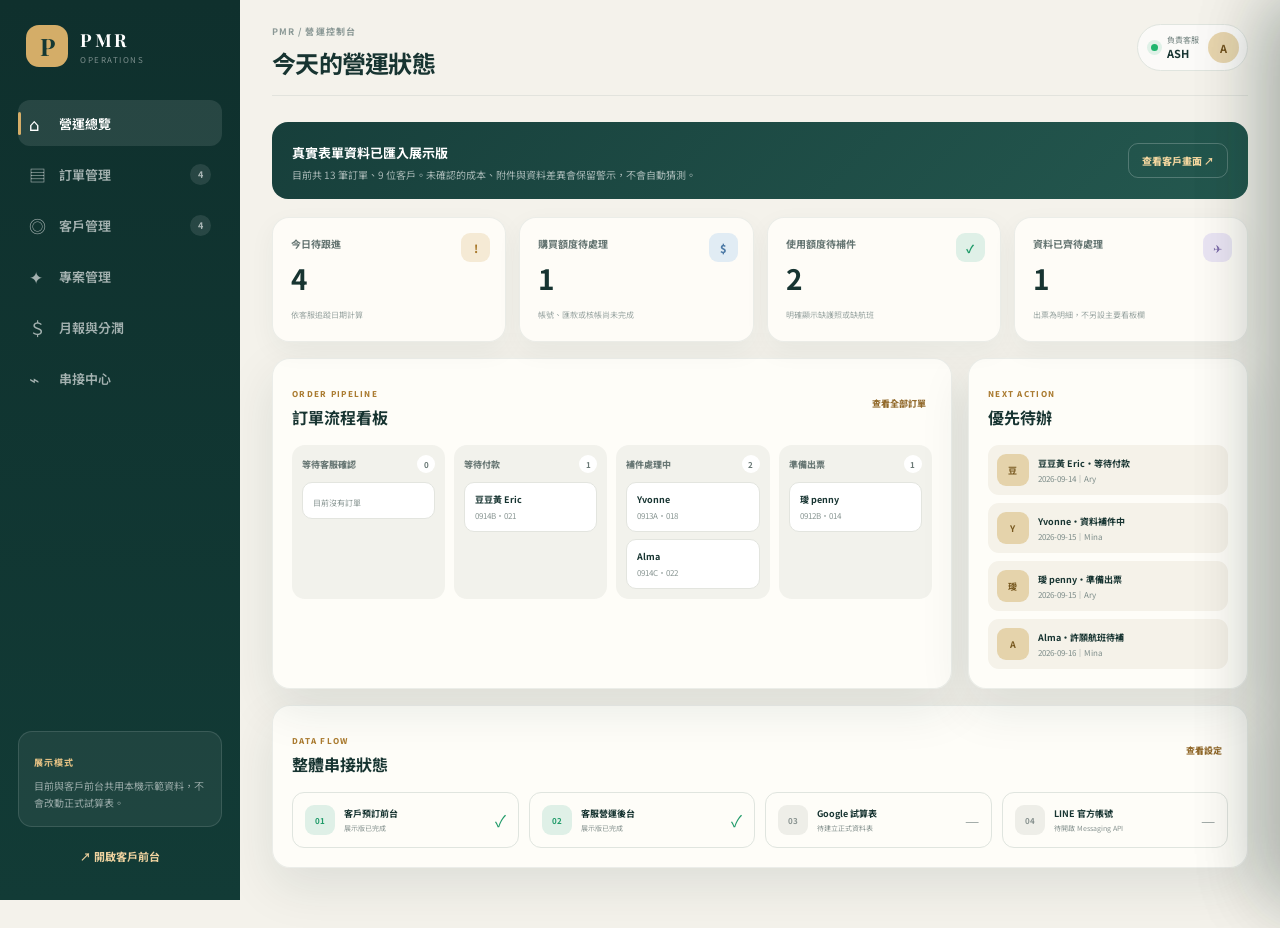
==== commit 7b1263cc: "Add files via upload" ====
--- a/admin.html
+++ b/admin.html
@@ -31,17 +31,17 @@
         <header class="ops-topbar">
           <button class="mobile-menu" data-action="toggle-menu">☰</button>
           <div><span class="breadcrumb">PMR / 營運控制台</span><h1 id="page-title">今天的營運狀態</h1></div>
-          <div class="operator"><span class="online-dot"></span><div><small>值班客服</small><strong>Mina</strong></div><b>M</b></div>
+          <div class="operator"><span class="online-dot"></span><div><small>負責客服</small><strong>ASH</strong></div><b>A</b></div>
         </header>
 
         <section class="ops-view is-active" id="dashboard-view">
-          <div class="demo-banner"><div><strong>前後台同步展示已開啟</strong><p>在此更新 Yvonne 的訂單，再回到客戶前台重新整理，就會看到付款狀態、剩餘張數與訂單進度同步變更。</p></div><a href="index.html#orders-view">查看客戶畫面 ↗</a></div>
+          <div class="demo-banner"><div><strong>真實表單資料已匯入展示版</strong><p>目前共 13 筆訂單、9 位客戶。未確認的成本、附件與資料差異會保留警示，不會自動猜測。</p></div><a href="index.html#orders-view">查看客戶畫面 ↗</a></div>
 
           <div class="kpi-grid">
-            <article><div class="kpi-icon amber">!</div><span>今日待跟進</span><strong id="kpi-followups">0</strong><small>依下一步日期計算</small></article>
-            <article><div class="kpi-icon blue">$</div><span>待確認款項</span><strong id="kpi-payments">0</strong><small>尚未完成款項核對</small></article>
-            <article><div class="kpi-icon green">✓</div><span>補件處理中</span><strong id="kpi-docs">0</strong><small>護照或航班尚未齊全</small></article>
-            <article><div class="kpi-icon violet">✈</div><span>準備出票</span><strong id="kpi-ticketing">0</strong><small>資料已齊、等待開票</small></article>
+            <article><div class="kpi-icon amber">!</div><span>今日待跟進</span><strong id="kpi-followups">0</strong><small>依客服追蹤日期計算</small></article>
+            <article><div class="kpi-icon blue">$</div><span>購買額度待處理</span><strong id="kpi-payments">0</strong><small>帳號、匯款或核帳尚未完成</small></article>
+            <article><div class="kpi-icon green">✓</div><span>使用額度待補件</span><strong id="kpi-docs">0</strong><small>明確顯示缺護照或缺航班</small></article>
+            <article><div class="kpi-icon violet">✈</div><span>資料已齊待處理</span><strong id="kpi-ticketing">0</strong><small>出票為明細，不另設主要看板欄</small></article>
           </div>
 
           <div class="dashboard-grid">
@@ -80,11 +80,11 @@
           <section class="panel table-panel">
             <div class="table-tools">
               <label><span>⌕</span><input id="order-search" placeholder="搜尋姓名、LINE、訂單或專案代碼" /></label>
-              <select id="order-filter"><option value="all">所有狀態</option><option>等待客服確認</option><option>等待付款</option><option>資料補件中</option><option>許願航班待補</option><option>準備出票</option><option>已完成</option></select>
+              <select id="order-filter"><option value="all">所有狀態</option><option>待提供匯款帳號</option><option>待客戶匯款</option><option>待核對匯款</option><option>額度已生效／尚未使用</option><option>待補護照與航班</option><option>資料已齊／待客服處理</option><option>已完成</option></select>
             </div>
             <div class="table-wrap">
               <table>
-                <thead><tr><th>訂單／客戶</th><th>專案</th><th>款項</th><th>額度</th><th>資料／出票</th><th>負責人</th><th>下一步</th></tr></thead>
+                <thead><tr><th>訂單／客戶</th><th>專案</th><th>購買額度</th><th>可用額度</th><th>使用額度／缺件</th><th>負責客服</th><th>客服追蹤</th></tr></thead>
                 <tbody id="orders-table"></tbody>
               </table>
             </div>
@@ -92,10 +92,10 @@
         </section>
 
         <section class="ops-view" id="projects-view">
-          <div class="page-actions"><div><p>集中管理售價、單張成本、效期、庫存與每個專案的特殊規則。</p></div><button class="primary-action" data-action="new-project">＋ 建立私人專案</button></div>
+          <div class="page-actions"><div><p>集中管理經濟艙／商務艙售價、成本、效期、庫存與每個專案的特殊規則。</p></div><button class="primary-action" data-action="new-project">＋ 建立私人專案</button></div>
           <section class="panel table-panel">
             <div class="project-summary"><strong id="project-count">0</strong><span>個可銷售專案</span><i></i><strong id="project-stock">0</strong><span>組／張剩餘</span></div>
-            <div class="table-wrap"><table><thead><tr><th>代碼／專案</th><th>顯示方式</th><th>售價／成本</th><th>額度</th><th>庫存</th><th>效期</th><th>特殊規則</th></tr></thead><tbody id="projects-table"></tbody></table></div>
+            <div class="table-wrap"><table><thead><tr><th>代碼／專案名稱</th><th>目的地／航線</th><th>顯示方式</th><th>經濟售價／成本</th><th>商務售價／成本</th><th>額度</th><th>效期</th><th>特殊規則</th></tr></thead><tbody id="projects-table"></tbody></table></div>
           </section>
         </section>
 
@@ -106,7 +106,8 @@
             <section class="panel report-panel"><div class="panel-head"><div><span>PAYOUTS</span><h2>本月應付明細</h2></div></div><div id="payout-summary" class="payout-summary"></div></section>
             <section class="panel report-panel"><div class="panel-head"><div><span>PROFIT</span><h2>成本與利潤</h2></div></div><div id="profit-summary" class="profit-summary"></div></section>
           </div>
-          <section class="panel table-panel report-detail"><div class="panel-head"><div><span>ORDER DETAIL</span><h2>本月訂單明細</h2></div><small id="report-order-count"></small></div><div class="table-wrap"><table><thead><tr><th>訂單／客戶</th><th>實收</th><th>成本</th><th>客服費</th><th>加購毛利</th><th>介紹人分潤</th><th>資源方分潤</th><th>未分配</th></tr></thead><tbody id="report-orders-table"></tbody></table></div></section>
+          <section class="panel table-panel settlement-panel"><div class="panel-head"><div><span>PAYMENT ACCOUNT LEDGER</span><h2>逐筆收款帳號月結</h2></div><small>每筆訂單保留當時實際收款帳號</small></div><div class="table-wrap"><table><thead><tr><th>訂單／客戶</th><th>介紹人</th><th>實際收款帳戶</th><th>代收金額</th><th>應付成本</th><th>應付客服</th><th>應付資源方</th><th>介紹人分潤</th></tr></thead><tbody id="introducer-settlements"></tbody></table></div></section>
+          <section class="panel table-panel report-detail"><div class="panel-head"><div><span>ORDER DETAIL</span><h2>本月訂單明細</h2></div><small id="report-order-count"></small></div><div class="table-wrap"><table><thead><tr><th>訂單／客戶</th><th>實收／優惠碼</th><th>成本</th><th>客服費</th><th>加購毛利</th><th>介紹人分潤</th><th>資源方分潤</th><th>未分配</th></tr></thead><tbody id="report-orders-table"></tbody></table></div></section>
         </section>
 
         <section class="ops-view" id="integrations-view">
@@ -126,9 +127,10 @@
       <div class="drawer-head"><div><small>ORDER DETAIL</small><h2 id="drawer-order-id">訂單</h2></div><button data-action="close-drawer">×</button></div>
       <form id="order-form">
         <div class="drawer-section customer-summary" id="drawer-customer"></div>
-        <div class="drawer-section"><h3>流程狀態</h3><div class="form-grid two"><label>訂單狀態<select name="status"><option>等待客服確認</option><option>等待付款</option><option>資料補件中</option><option>許願航班待補</option><option>準備出票</option><option>已完成</option></select></label><label>負責客服<select name="assignedTo"><option>待分派</option><option>Mina</option><option>Ary</option><option>Scott</option></select></label><label>付款狀態<select name="paymentStatus"><option>待客服確認</option><option>待匯款</option><option>待核對</option><option>已確認</option><option>退款處理中</option><option>已退款</option></select></label><label>補件狀態<select name="docsStatus"><option>尚未補件</option><option>缺護照</option><option>缺 1 份護照</option><option>航班待補</option><option>資料已齊</option></select></label><label>出票狀態<select name="ticketStatus"><option>尚未出票</option><option>待選航班</option><option>準備出票</option><option>已出票</option></select></label><label>下一步日期<input name="nextActionDate" type="date" /></label></div></div>
-        <div class="drawer-section"><h3>額度與款項</h3><div class="form-grid four"><label>購買<input name="purchased" type="number" min="0" /></label><label>處理中<input name="pending" type="number" min="0" /></label><label>已出票<input name="used" type="number" min="0" /></label><label>退款<input name="refunded" type="number" min="0" /></label></div><div class="form-grid two"><label>訂單售價<input name="total" type="number" min="0" /></label><label>實收金額<input name="paymentAmount" type="number" min="0" /></label><label>方案成本<input name="cost" type="number" min="0" /></label><label>客服費用<input name="serviceFee" type="number" min="0" /></label></div><div class="profit-preview" id="profit-preview"></div></div>
-        <div class="drawer-section"><h3>分潤與加購</h3><div class="form-grid two"><label>介紹人<input name="introducer" /></label><label>介紹人利潤<input name="introducerProfit" type="number" min="0" /></label><label>資源方利潤<input name="sourceProfit" type="number" min="0" /></label><label>加購項目<input name="addOnName" placeholder="例如：機場接送" /></label><label>加購售價<input name="addOnPrice" type="number" min="0" /></label><label>加購成本<input name="addOnCost" type="number" min="0" /></label></div></div>
+        <div class="drawer-section"><h3>兩階段流程</h3><div class="stage-explainer"><b>第一階段｜購買額度</b><span>提供帳號 → 客戶匯款 → 客服核帳 → 額度生效</span><b>第二階段｜使用額度</b><span>客戶申請使用 → 補護照／航班 → 處理出票 → 完成</span></div><div class="form-grid two"><label>營運狀態<select name="status"><option>待提供匯款帳號</option><option>待客戶匯款</option><option>待核對匯款</option><option>額度已生效／尚未使用</option><option>待補護照與航班</option><option>待補護照</option><option>待補航班</option><option>資料已齊／待客服處理</option><option>資料待核對</option><option>已完成</option><option>已取消</option></select></label><label>負責客服<select name="assignedTo"><option>ASH</option></select></label><label>付款狀態<select name="paymentStatus"><option>待提供匯款帳號</option><option>待客戶匯款</option><option>待核對匯款</option><option>已確認</option><option>退款處理中</option><option>已退款</option></select></label><label>缺件狀態<select name="docsStatus"><option>尚未申請使用</option><option>缺護照</option><option>缺航班</option><option>缺護照與航班</option><option>資料已齊</option><option>資料待逐組核對</option></select></label><label>出票明細<select name="ticketStatus"><option>尚未出票</option><option>處理中</option><option>已出票</option><option>不適用</option></select></label><label>客服追蹤日期<input name="nextActionDate" type="date" /><small class="source-note">不是出發日期；用於提醒 ASH 何時跟進</small></label><label>出發日期<input name="departureDate" type="date" /></label><label>回程日期<input name="returnDate" type="date" /></label></div></div>
+        <div class="drawer-section"><h3>額度與款項</h3><div class="credit-policy">匯款核對完成前，下單張數只列為「待匯款保留」，不會產生可使用額度。</div><div class="form-grid four"><label>購買／保留<input name="purchased" type="number" min="0" /></label><label>處理中<input name="pending" type="number" min="0" /></label><label>已出票<input name="used" type="number" min="0" /></label><label>退款<input name="refunded" type="number" min="0" /></label></div><div class="form-grid two"><label>保留截止<input name="reservationExpiresAt" type="datetime-local" /></label><label>機票售價<input name="total" type="number" min="0" /></label><label>含加購應收<input name="grandTotal" type="number" min="0" /></label><label>實收金額<input name="paymentAmount" type="number" min="0" /></label><label>機票成本<input name="cost" type="number" min="0" /></label><label>客服費用<input name="serviceFee" type="number" min="0" /></label></div><div id="ticket-selection-summary" class="checkout-summary"></div><div class="profit-preview" id="profit-preview"></div></div>
+        <div class="drawer-section"><h3>介紹人與本訂單收款帳戶</h3><div class="credit-policy">這是該筆訂單當時提供給客人的帳號，不會因介紹人的預設帳號日後變更而被覆蓋。</div><div class="form-grid two"><label>介紹人<select name="introducer"><option value="">未指定</option><option>楊翰</option><option>傑評</option><option>軟糖</option></select></label><label>收款銀行<input name="paymentBank" placeholder="例如：中國信託" /></label><label>戶名<input name="paymentOwner" /></label><label>完整收款帳號<input name="paymentAccountNumber" placeholder="請由客服設定" /></label></div></div>
+        <div class="drawer-section"><h3>優惠代碼、分潤與加購</h3><div class="form-grid two"><label>優惠代碼<input name="couponCode" /></label><label>優惠內容<input name="couponDescription" placeholder="例如：機場接送免費" /></label><label>優惠折抵<input name="discountAmount" type="number" min="0" /></label><label>介紹人利潤<input name="introducerProfit" type="number" min="0" /></label><label>資源方利潤<input name="sourceProfit" type="number" min="0" /></label></div><div id="checkout-addons-editor" class="checkout-addons-editor"></div><div class="form-grid two"><label>其他加購項目<input name="addOnName" placeholder="例如：四人房" /></label><label>其他加購售價<input name="addOnPrice" type="number" min="0" /></label><label>其他加購成本<input name="addOnCost" type="number" min="0" /></label></div></div>
         <div class="drawer-section"><h3>客服內部備註</h3><textarea name="internalNotes" rows="4" placeholder="客戶不可見，可記錄特殊需求、追蹤結果與注意事項"></textarea></div>
         <div class="drawer-section"><h3>最近紀錄</h3><div class="activity-feed" id="drawer-activity"></div></div>
         <div class="drawer-actions"><button type="button" class="secondary" data-action="close-drawer">取消</button><button type="submit" class="primary-action">儲存並同步前台</button></div>
@@ -139,7 +141,7 @@
       <div class="drawer-head"><div><small>CUSTOMER DETAIL</small><h2 id="drawer-customer-id">客戶資料</h2></div><button data-action="close-customer-drawer">×</button></div>
       <form id="customer-form">
         <div class="drawer-section"><h3>基本資料</h3><div class="form-grid two"><label>真實姓名<input name="realName" /></label><label>電話<input name="phone" /></label><label>LINE 顯示名稱<input name="displayName" /></label><label>客戶狀態<select name="status"><option>正常</option><option>待新帳號驗證</option><option>已封存</option><option>已刪除</option></select></label></div></div>
-        <div class="drawer-section"><h3>LINE 登入綁定</h3><label>目前 LINE user ID<input name="lineUserId" /></label><div class="link-warning">更改後會標示「待新帳號驗證」。正式版須由客人使用新 LINE 登入並完成一次性驗證，客服不可跳過驗證直接換綁。</div><div id="previous-line-ids" class="previous-ids"></div></div>
+        <div class="drawer-section"><h3>LINE 帳號人工換綁</h3><label>目前 LINE user ID<input name="lineUserId" placeholder="由官方帳號取得的 user ID" /></label><div class="link-warning">客戶編號不變。客服可輸入新 LINE user ID，但儲存後先標示「待新帳號驗證」；舊 ID 會保留在歷史紀錄，驗證成功後再改為正常。</div><div id="previous-line-ids" class="previous-ids"></div></div>
         <div class="drawer-section"><h3>客服內部備註</h3><textarea name="note" rows="4"></textarea></div>
         <div class="drawer-section danger-zone"><h3>資料處理</h3><p>封存會停止新交易但保留客戶資料。刪除個資會匿名化姓名、電話與 LINE，財務與稽核紀錄仍依訂單編號保留。</p><div><button type="button" data-action="archive-customer">封存客戶</button><button type="button" data-action="anonymize-customer">刪除個資</button></div></div>
         <div class="drawer-actions"><button type="button" class="secondary" data-action="close-customer-drawer">取消</button><button type="submit" class="primary-action">儲存客戶資料</button></div>
--- a/admin.css
+++ b/admin.css
@@ -2,6 +2,7 @@
 *{box-sizing:border-box}body{margin:0;min-height:100vh;background:var(--cream);color:var(--ink);font-family:"Noto Sans TC",system-ui,sans-serif;-webkit-font-smoothing:antialiased}button,input,select,textarea{font:inherit;color:inherit}button,a{cursor:pointer}.ops-shell{display:grid;grid-template-columns:240px 1fr;min-height:100vh}.sidebar{position:fixed;inset:0 auto 0 0;width:240px;display:flex;flex-direction:column;padding:25px 18px;background:linear-gradient(180deg,#0f302d,#123b36);color:#fff}.ops-brand{display:flex;align-items:center;gap:12px;margin:0 8px 33px;color:white;text-decoration:none}.ops-brand>span{width:42px;height:42px;display:grid;place-items:center;border-radius:13px;background:#d4ad68;color:#143833;font:700 24px "Playfair Display",serif}.ops-brand strong{display:block;font:700 18px "Playfair Display",serif;letter-spacing:.14em}.ops-brand small{display:block;margin-top:2px;color:rgba(255,255,255,.45);font-size:8px;letter-spacing:.19em}.sidebar nav{display:grid;gap:5px}.sidebar nav button{min-height:46px;display:grid;grid-template-columns:30px 1fr auto;align-items:center;border:0;border-radius:12px;padding:0 11px;background:transparent;color:rgba(255,255,255,.62);text-align:left}.sidebar nav button i{font-style:normal;font-size:17px}.sidebar nav button span{font-size:13px;font-weight:600}.sidebar nav button b{min-width:21px;height:21px;display:grid;place-items:center;border-radius:50%;background:rgba(255,255,255,.1);font-size:9px}.sidebar nav button.is-active,.sidebar nav button:hover{background:rgba(255,255,255,.1);color:white}.sidebar nav button.is-active:before{content:"";position:absolute;left:18px;width:3px;height:23px;border-radius:2px;background:#d6ae68}.sidebar-note{margin-top:auto;padding:15px;border:1px solid rgba(255,255,255,.12);border-radius:14px;background:rgba(255,255,255,.06)}.sidebar-note small{color:#dfbe82;font-size:9px;font-weight:800;letter-spacing:.12em}.sidebar-note p{margin:7px 0 0;color:rgba(255,255,255,.54);font-size:10px;line-height:1.65}.customer-preview{margin-top:10px;padding:11px;color:#eed29f;text-align:center;text-decoration:none;font-size:11px;font-weight:700}.ops-main{grid-column:2;min-width:0;padding:0 32px 60px}.ops-topbar{height:96px;display:flex;align-items:center;justify-content:space-between;border-bottom:1px solid rgba(20,55,51,.08)}.ops-topbar .breadcrumb{color:#8a9895;font-size:9px;font-weight:700;letter-spacing:.12em}.ops-topbar h1{margin:5px 0 0;font-size:24px;letter-spacing:-.03em}.operator{display:flex;align-items:center;gap:9px;padding:7px 8px 7px 13px;border:1px solid var(--line);border-radius:999px;background:rgba(255,255,255,.65)}.operator .online-dot{width:7px;height:7px;border-radius:50%;background:#1fb56d;box-shadow:0 0 0 4px #dff1e7}.operator small{display:block;color:var(--muted);font-size:8px}.operator strong{display:block;font-size:11px}.operator>b{width:31px;height:31px;display:grid;place-items:center;border-radius:50%;background:#e8d6af;color:#72531f;font-size:11px}.mobile-menu{display:none}.ops-view{display:none;padding-top:26px;animation:fade .25s ease}.ops-view.is-active{display:block}@keyframes fade{from{opacity:0;transform:translateY(6px)}}.demo-banner{display:flex;justify-content:space-between;align-items:center;gap:22px;margin-bottom:18px;padding:17px 20px;border-radius:16px;background:linear-gradient(135deg,#173f3b,#24584f);color:white}.demo-banner strong{font-size:13px}.demo-banner p{margin:4px 0 0;color:rgba(255,255,255,.62);font-size:10px}.demo-banner a{flex:none;padding:9px 13px;border:1px solid rgba(255,255,255,.22);border-radius:10px;color:#f2d69f;text-decoration:none;font-size:10px;font-weight:800}.kpi-grid{display:grid;grid-template-columns:repeat(4,1fr);gap:13px;margin-bottom:16px}.kpi-grid article{position:relative;padding:18px;border:1px solid rgba(22,55,51,.08);border-radius:17px;background:rgba(255,254,250,.85);box-shadow:0 9px 26px rgba(20,55,51,.05)}.kpi-icon{position:absolute;right:15px;top:15px;width:29px;height:29px;display:grid;place-items:center;border-radius:9px;font-size:11px;font-weight:800}.kpi-icon.amber{background:#f5ead5;color:#a67526}.kpi-icon.blue{background:#e1ecf4;color:var(--blue)}.kpi-icon.green{background:#dff0e7;color:var(--green)}.kpi-icon.violet{background:#eae5f4;color:var(--violet)}.kpi-grid span{display:block;color:#657572;font-size:10px;font-weight:700}.kpi-grid strong{display:block;margin:7px 0 1px;font-size:28px}.kpi-grid small{color:#9aa5a2;font-size:8px}.dashboard-grid{display:grid;grid-template-columns:minmax(0,1.7fr) minmax(240px,.7fr);gap:16px;margin-bottom:16px}.panel{border:1px solid rgba(22,55,51,.08);border-radius:18px;background:rgba(255,254,250,.9);box-shadow:var(--shadow)}.pipeline-panel,.activity-panel,.health-panel{padding:19px}.panel-head{display:flex;align-items:center;justify-content:space-between;gap:15px;margin-bottom:16px}.panel-head span,.integration-intro>span{color:#aa7b30;font-size:8px;font-weight:800;letter-spacing:.16em}.panel-head h2{margin:3px 0 0;font-size:16px}.panel-head button{border:0;background:transparent;color:#926a2c;font-size:9px;font-weight:800}.pipeline{display:grid;grid-template-columns:repeat(4,1fr);gap:9px}.pipeline-column{min-width:0;padding:10px;border-radius:13px;background:#f2f2ec}.pipeline-title{display:flex;justify-content:space-between;align-items:center;margin-bottom:9px;color:#697875;font-size:9px;font-weight:800}.pipeline-title b{min-width:18px;height:18px;display:grid;place-items:center;border-radius:50%;background:#fff;font-size:8px}.pipeline-card{margin-top:7px;padding:10px;border:1px solid #e3e5df;border-radius:10px;background:white;cursor:pointer}.pipeline-card:hover{border-color:#c7a05b}.pipeline-card strong{display:block;overflow:hidden;text-overflow:ellipsis;white-space:nowrap;font-size:9px}.pipeline-card span{display:block;margin-top:4px;color:#8a9794;font-size:8px}.priority-list{display:grid;gap:8px}.priority-item{display:grid;grid-template-columns:32px 1fr;gap:9px;align-items:center;padding:9px;border-radius:11px;background:#f5f2e9;cursor:pointer}.priority-item>b{width:32px;height:32px;display:grid;place-items:center;border-radius:9px;background:#e5d3ab;color:#77581f;font-size:9px}.priority-item strong{display:block;font-size:9px}.priority-item span{display:block;margin-top:3px;color:#7e8d8a;font-size:8px}.health-grid{display:grid;grid-template-columns:repeat(4,1fr);gap:10px}.health-grid article{display:grid;grid-template-columns:30px 1fr auto;align-items:center;gap:9px;padding:12px;border:1px solid var(--line);border-radius:12px}.health-grid article>b{width:30px;height:30px;display:grid;place-items:center;border-radius:9px;background:#eeeee8;color:#899390;font-size:8px}.health-grid strong,.health-grid span{display:block}.health-grid strong{font-size:9px}.health-grid span{margin-top:3px;color:#899592;font-size:7px}.health-grid i{font-style:normal;color:#a4adaa}.health-grid .is-ready>b{background:#dff0e7;color:var(--green)}.health-grid .is-ready i{color:var(--green)}.page-actions{display:flex;justify-content:space-between;align-items:center;gap:20px;margin-bottom:15px}.page-actions p{margin:0;color:var(--muted);font-size:11px}.primary-action{min-height:40px;padding:0 16px;border:0;border-radius:11px;background:var(--deep);color:#fff;font-size:10px;font-weight:800}.table-panel{overflow:hidden}.table-tools{display:flex;gap:10px;padding:15px;border-bottom:1px solid var(--line)}.table-tools label{flex:1;display:flex;align-items:center;gap:8px;padding:0 12px;border:1px solid var(--line);border-radius:10px;background:white}.table-tools input{width:100%;height:40px;border:0;outline:0;background:transparent;font-size:10px}.table-tools select{min-width:150px;border:1px solid var(--line);border-radius:10px;background:white;padding:0 10px;font-size:10px}.table-wrap{overflow:auto}table{width:100%;border-collapse:collapse;white-space:nowrap}th{padding:11px 14px;background:#f1f2ed;color:#899491;text-align:left;font-size:8px;font-weight:800;letter-spacing:.06em}td{padding:13px 14px;border-top:1px solid #e8ebe6;font-size:9px;vertical-align:middle}tbody tr{cursor:pointer}tbody tr:hover{background:#fbf7ed}td strong,td small{display:block}td strong{font-size:9px}td small{margin-top:3px;color:#899592;font-size:8px}.cell-status{display:inline-flex;align-items:center;padding:5px 8px;border-radius:999px;background:#e8f1e9;color:#24704f;font-size:8px;font-weight:800}.cell-status.waiting{background:#f5ead8;color:#966b27}.credit-cell b{color:var(--green);font-size:11px}.project-summary{display:flex;align-items:center;gap:7px;padding:18px}.project-summary strong{font-size:22px}.project-summary span{color:var(--muted);font-size:9px}.project-summary i{width:1px;height:28px;margin:0 15px;background:var(--line)}.integration-intro{max-width:720px;margin:6px 0 23px}.integration-intro h2{margin:8px 0 10px;font-size:29px;line-height:1.3;letter-spacing:-.04em}.integration-intro p{margin:0;color:var(--muted);font-size:11px;line-height:1.8}.integration-grid{display:grid;gap:13px}.integration-card{position:relative;display:grid;grid-template-columns:54px 1fr;gap:16px;padding:21px;border:1px solid rgba(22,55,51,.08);border-radius:17px;background:rgba(255,254,250,.88);box-shadow:0 12px 32px rgba(20,55,51,.06)}.integration-logo{width:54px;height:54px;display:grid;place-items:center;border-radius:15px;color:white;font-size:13px;font-weight:900}.integration-logo.sheets{background:#1d915a;font-size:25px}.integration-logo.line{background:#06c755}.integration-logo.community{background:#405f9d;font-size:20px}.integration-card small{color:#9c742f;font-size:7px;letter-spacing:.14em;font-weight:800}.integration-card h3{margin:4px 0 6px;font-size:15px}.integration-card p{max-width:760px;margin:0;color:#6d7d7a;font-size:10px;line-height:1.7}.integration-card ul{display:flex;gap:7px;flex-wrap:wrap;margin:11px 0 0;padding:0;list-style:none}.integration-card li{padding:5px 8px;border-radius:7px;background:#f0f1eb;color:#6c7976;font-size:8px}.state{position:absolute;right:18px;top:18px;padding:5px 8px;border-radius:999px;font-size:8px;font-weight:800}.state.waiting{background:#f4ead6;color:#946a29}.state.planned{background:#e2e9f3;color:#44668c}.drawer-backdrop{position:fixed;z-index:49;inset:0;background:rgba(7,30,28,.38);opacity:0;pointer-events:none;transition:.2s}.drawer-backdrop.is-open{opacity:1;pointer-events:auto}.record-drawer{position:fixed;z-index:50;inset:0 0 0 auto;width:min(610px,100%);overflow:auto;padding:22px;background:#f8f7f2;box-shadow:-25px 0 70px rgba(9,34,32,.2);transform:translateX(102%);transition:.28s ease}.record-drawer.is-open{transform:translateX(0)}.drawer-head{position:sticky;z-index:2;top:-22px;display:flex;justify-content:space-between;align-items:center;margin:-22px -22px 17px;padding:20px 22px 15px;background:rgba(248,247,242,.95);backdrop-filter:blur(14px);border-bottom:1px solid var(--line)}.drawer-head small{color:#9e742f;font-size:8px;letter-spacing:.15em}.drawer-head h2{margin:4px 0 0;font-size:19px}.drawer-head button{width:34px;height:34px;border:1px solid var(--line);border-radius:10px;background:white;font-size:20px}.drawer-section{margin-bottom:11px;padding:16px;border:1px solid var(--line);border-radius:15px;background:white}.drawer-section h3{margin:0 0 13px;font-size:12px}.customer-summary{display:flex;align-items:center;gap:12px}.customer-avatar{width:44px;height:44px;display:grid;place-items:center;border-radius:14px;background:#dbe9e0;color:#246a50;font-weight:900}.customer-summary strong,.customer-summary small{display:block}.customer-summary small{margin-top:3px;color:var(--muted);font-size:9px}.form-grid{display:grid;gap:10px;margin-top:10px}.form-grid.two{grid-template-columns:repeat(2,1fr)}.form-grid.four{grid-template-columns:repeat(4,1fr)}label{display:grid;gap:5px;color:#687774;font-size:8px;font-weight:700}label input,label select,textarea{width:100%;min-height:38px;border:1px solid #dce2dc;border-radius:9px;background:#fdfdfb;padding:0 10px;outline:0;font-size:10px}textarea{padding:10px;resize:vertical;line-height:1.6}.profit-preview{display:grid;grid-template-columns:repeat(3,1fr);gap:7px;margin-top:10px}.profit-preview div{padding:10px;border-radius:10px;background:#f3f0e7}.profit-preview small,.profit-preview strong{display:block}.profit-preview small{color:#7e8b88;font-size:7px}.profit-preview strong{margin-top:3px;font-size:11px}.profit-preview .positive strong{color:var(--green)}.activity-feed{display:grid;gap:7px}.activity-feed div{position:relative;padding-left:15px;color:#657572;font-size:9px}.activity-feed div:before{content:"";position:absolute;left:1px;top:5px;width:6px;height:6px;border-radius:50%;background:#c89a4e}.activity-feed small{display:block;margin-top:2px;color:#9aa4a2;font-size:7px}.drawer-actions{position:sticky;bottom:-22px;display:flex;justify-content:flex-end;gap:8px;margin:0 -22px -22px;padding:14px 22px;background:rgba(248,247,242,.96);border-top:1px solid var(--line)}.drawer-actions button{min-height:42px;padding:0 17px;border-radius:11px;font-size:10px;font-weight:800}.drawer-actions .secondary{border:1px solid var(--line);background:white}.toast{position:fixed;z-index:80;left:50%;bottom:24px;transform:translate(-50%,20px);padding:11px 16px;border-radius:12px;background:#102f2d;color:white;opacity:0;pointer-events:none;transition:.2s;font-size:10px;font-weight:700}.toast.is-visible{opacity:1;transform:translate(-50%,0)}
 .inline-select,.inline-input,.inline-textarea{border:1px solid #dce2dc;border-radius:7px;background:#fff;padding:5px 7px;font-size:8px}.inline-input{width:88px}.inline-input.small{width:48px}.inline-input.date{width:92px}.inline-textarea{width:210px;min-height:48px;resize:vertical}.money-inputs{display:flex;gap:5px}.money-inputs label{display:flex;align-items:center;gap:3px;font-size:7px}.save-row{margin-left:6px;padding:5px 8px;border:0;border-radius:7px;background:var(--deep);color:#fff;font-size:8px;font-weight:800}
 .policy-note{margin-top:14px;padding:18px 20px;border:1px solid #dfd4bc;border-radius:15px;background:#faf5e9}.policy-note strong{font-size:11px}.policy-note p{margin:6px 0 0;color:#746b59;font-size:9px;line-height:1.75}.link-warning{margin-top:10px;padding:10px 12px;border-radius:10px;background:#fbf1dc;color:#856227;font-size:9px;line-height:1.65}.previous-ids{display:flex;gap:6px;align-items:center;flex-wrap:wrap;margin-top:10px}.previous-ids>strong{font-size:8px}.previous-ids span{padding:5px 7px;border-radius:7px;background:#eff1ed;color:#697875;font-size:8px}.previous-ids small{color:#929c99;font-size:8px}.danger-zone{border-color:#efd2cb;background:#fffaf8}.danger-zone p{margin:0 0 10px;color:#846e69;font-size:9px;line-height:1.7}.danger-zone>div{display:flex;gap:8px}.danger-zone button{min-height:34px;padding:0 11px;border:1px solid #d9c8c3;border-radius:8px;background:white;color:#97574b;font-size:8px;font-weight:800}.danger-zone button:last-child{border-color:#c96d5c;background:#c96d5c;color:white}.report-actions{align-items:end}.report-controls{display:flex;align-items:end;gap:9px}.report-controls label{font-size:8px}.report-controls input{height:40px;border:1px solid var(--line);border-radius:10px;background:white;padding:0 10px}.download-action{display:inline-flex;align-items:center;text-decoration:none}.report-kpis{display:grid;grid-template-columns:repeat(4,1fr);gap:12px;margin-bottom:14px}.report-kpis article{padding:17px;border:1px solid rgba(22,55,51,.08);border-radius:15px;background:#fffefa;box-shadow:0 8px 24px rgba(20,55,51,.05)}.report-kpis span,.report-kpis small{display:block}.report-kpis span{color:#687774;font-size:9px;font-weight:700}.report-kpis strong{display:block;margin:7px 0 2px;font-size:22px}.report-kpis small{color:#99a29f;font-size:7px}.report-grid{display:grid;grid-template-columns:1fr 1fr;gap:14px;margin-bottom:14px}.report-panel{padding:18px}.payout-summary,.profit-summary{display:grid;gap:7px}.payout-summary>div,.profit-summary>div{display:flex;justify-content:space-between;align-items:center;gap:12px;padding:9px 11px;border-radius:10px;background:#f3f2ec}.payout-summary strong,.payout-summary small{display:block}.payout-summary strong{font-size:9px}.payout-summary small{margin-top:2px;color:#8a9693;font-size:7px}.payout-summary b{font-size:10px}.profit-summary>div span{color:#687774;font-size:9px}.profit-summary>div strong{font-size:9px}.profit-summary .is-total{margin-top:4px;background:#183f3b;color:white}.profit-summary .is-total span{color:rgba(255,255,255,.7)}.report-detail>.panel-head{padding:16px 18px 0}.report-detail>.panel-head small{color:#87938f;font-size:8px}.is-excluded{opacity:.48}
+.checkout-summary{display:flex;gap:7px;flex-wrap:wrap;margin-top:12px}.checkout-summary span{padding:7px 9px;border-radius:9px;background:#edf3ef;color:#356b59;font-size:8px;font-weight:800}.checkout-addons-editor{display:grid;gap:7px;margin:10px 0}.checkout-addon-row{display:grid;grid-template-columns:1fr auto 105px;align-items:center;gap:9px;padding:9px 10px;border-radius:10px;background:#f3f2ec}.checkout-addon-row span strong,.checkout-addon-row span small{display:block}.checkout-addon-row span strong{font-size:9px}.checkout-addon-row span small{margin-top:2px;color:#85918e;font-size:7px}.checkout-addon-row>b{font-size:9px}.checkout-addon-row label{display:flex;align-items:center;gap:5px}.checkout-addon-row input{width:72px;min-height:31px}.checkout-addons-empty{padding:10px;border:1px dashed #d7ddd7;border-radius:9px;color:#8b9693;font-size:8px}
 @media(max-width:1000px){.ops-shell{grid-template-columns:190px 1fr}.sidebar{width:190px}.ops-main{padding-inline:22px}.kpi-grid{grid-template-columns:repeat(2,1fr)}.dashboard-grid{grid-template-columns:1fr}.health-grid{grid-template-columns:repeat(2,1fr)}}
 @media(max-width:720px){.ops-shell{display:block}.sidebar{z-index:70;width:230px;transform:translateX(-102%);transition:.25s}.sidebar.is-open{transform:translateX(0)}.ops-main{padding:0 14px 45px}.ops-topbar{height:78px}.mobile-menu{display:grid;place-items:center;width:36px;height:36px;border:1px solid var(--line);border-radius:10px;background:white}.ops-topbar .breadcrumb{display:none}.ops-topbar h1{font-size:18px}.operator div,.operator .online-dot{display:none}.kpi-grid{grid-template-columns:repeat(2,1fr)}.pipeline{grid-template-columns:repeat(2,1fr)}.health-grid{grid-template-columns:1fr}.demo-banner{align-items:flex-start;flex-direction:column}.table-tools{flex-direction:column}.table-tools select{height:40px}.integration-card{grid-template-columns:44px 1fr}.integration-logo{width:44px;height:44px}.state{position:static;width:max-content;grid-column:2}.form-grid.four{grid-template-columns:repeat(2,1fr)}.report-actions{align-items:flex-start;flex-direction:column}.report-controls{width:100%;justify-content:space-between}.report-kpis{grid-template-columns:repeat(2,1fr)}.report-grid{grid-template-columns:1fr}}
 @media(max-width:430px){.kpi-grid{grid-template-columns:1fr 1fr}.kpi-grid article{padding:14px}.pipeline{grid-template-columns:1fr}.form-grid.two,.profit-preview{grid-template-columns:1fr}.integration-intro h2{font-size:24px}}
--- a/admin-extra.css
+++ b/admin-extra.css
@@ -2,3 +2,8 @@
   background: #73516d;
   font-size: 15px;
 }
+
+.settlement-panel { margin-bottom: 14px; }
+.settlement-panel > .panel-head { padding: 16px 18px 0; }
+.settlement-panel > .panel-head small { color: #87938f; font-size: 8px; }
+.credit-policy { margin-bottom: 10px; padding: 9px 11px; border-radius: 10px; background: #fbf1dc; color: #856227; font-size: 8px; line-height: 1.6; }
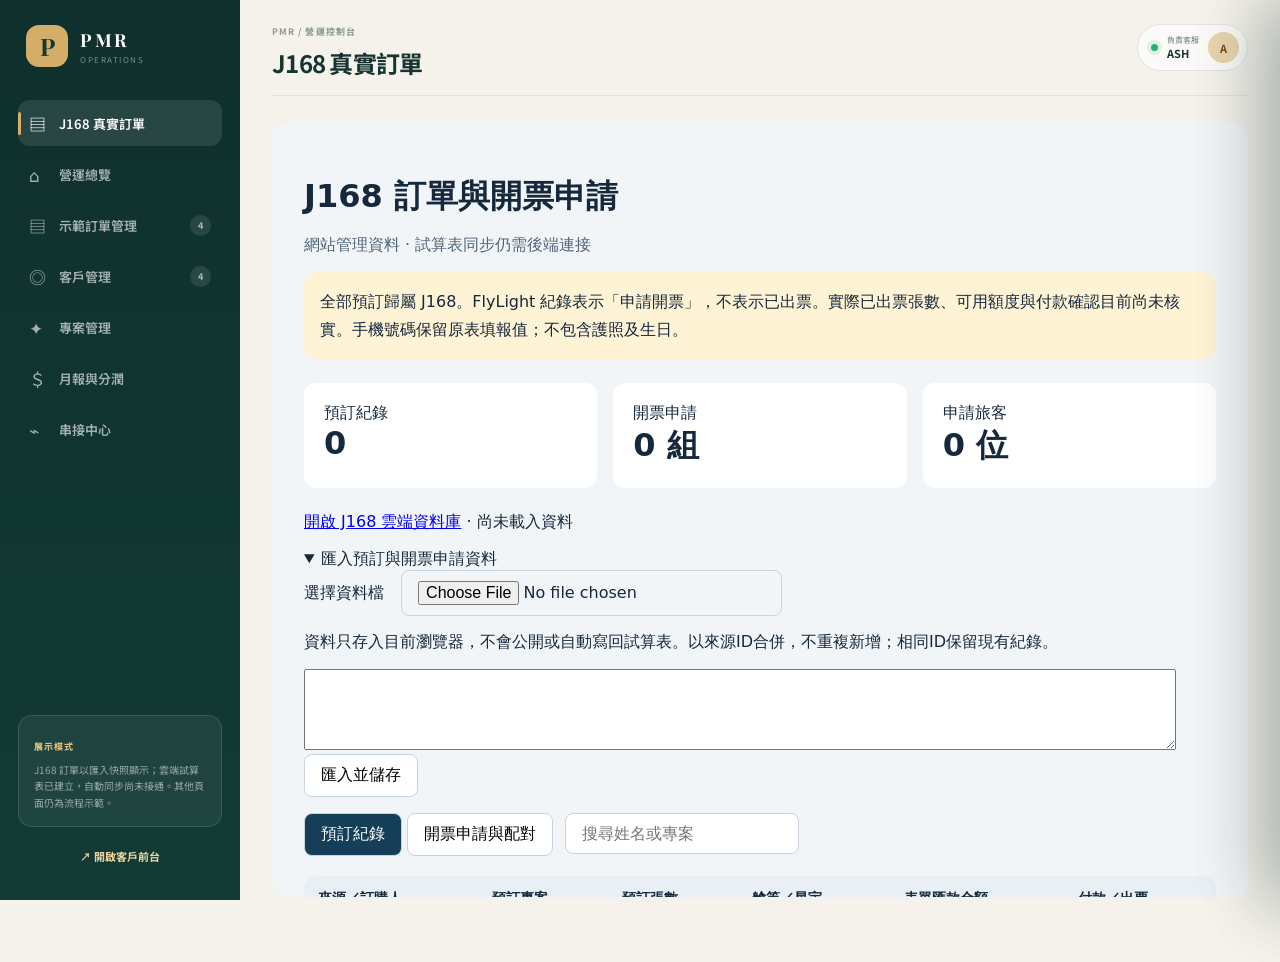
==== commit e0624252: "Add J168 private order snapshot view to admin with safe import and phone display" ====
--- a/admin.html
+++ b/admin.html
@@ -16,26 +16,28 @@
       <aside class="sidebar">
         <a class="ops-brand" href="index.html"><span>P</span><div><strong>PMR</strong><small>OPERATIONS</small></div></a>
         <nav>
-          <button class="is-active" data-view="dashboard"><i>⌂</i><span>營運總覽</span></button>
-          <button data-view="orders"><i>▤</i><span>訂單管理</span><b id="nav-order-count">4</b></button>
+          <button class="is-active" data-view="j168"><i>▤</i><span>J168 真實訂單</span></button>
+          <button data-view="dashboard"><i>⌂</i><span>營運總覽</span></button>
+          <button data-view="orders"><i>▤</i><span>示範訂單管理</span><b id="nav-order-count">4</b></button>
           <button data-view="customers"><i>◎</i><span>客戶管理</span><b id="nav-customer-count">4</b></button>
           <button data-view="projects"><i>✦</i><span>專案管理</span></button>
           <button data-view="reports"><i>＄</i><span>月報與分潤</span></button>
           <button data-view="integrations"><i>⌁</i><span>串接中心</span></button>
         </nav>
-        <div class="sidebar-note"><small>展示模式</small><p>目前與客戶前台共用本機示範資料，不會改動正式試算表。</p></div>
+        <div class="sidebar-note"><small>展示模式</small><p>J168 訂單以匯入快照顯示；雲端試算表已建立，自動同步尚未接通。其他頁面仍為流程示範。</p></div>
         <a class="customer-preview" href="index.html">↗ 開啟客戶前台</a>
       </aside>
 
       <main class="ops-main">
         <header class="ops-topbar">
           <button class="mobile-menu" data-action="toggle-menu">☰</button>
-          <div><span class="breadcrumb">PMR / 營運控制台</span><h1 id="page-title">今天的營運狀態</h1></div>
+          <div><span class="breadcrumb">PMR / 營運控制台</span><h1 id="page-title">J168 真實訂單</h1></div>
           <div class="operator"><span class="online-dot"></span><div><small>負責客服</small><strong>ASH</strong></div><b>A</b></div>
         </header>
 
-        <section class="ops-view is-active" id="dashboard-view">
-          <div class="demo-banner"><div><strong>真實表單資料已匯入展示版</strong><p>目前共 13 筆訂單、9 位客戶。未確認的成本、附件與資料差異會保留警示，不會自動猜測。</p></div><a href="index.html#orders-view">查看客戶畫面 ↗</a></div>
+        <section class="ops-view is-active" id="j168-view"><iframe title="J168 真實訂單與開票申請" src="j168-import.html?v=20260926" style="width:100%;height:calc(100vh - 125px);min-height:600px;border:0;border-radius:16px"></iframe></section>
+        <section class="ops-view" id="dashboard-view">
+          <div class="demo-banner"><div><strong>舊版流程示範資料</strong><p>這裡是舊版瀏覽器示範資料。實際匯入的預訂及申請請查看「J168 真實訂單」。</p></div><a href="index.html#orders-view">查看客戶畫面 ↗</a></div>
 
           <div class="kpi-grid">
             <article><div class="kpi-icon amber">!</div><span>今日待跟進</span><strong id="kpi-followups">0</strong><small>依客服追蹤日期計算</small></article>
@@ -150,6 +152,6 @@
 
     <div class="toast" id="admin-toast"></div>
     <script src="shared-data.js"></script>
-    <script src="admin.js"></script>
+    <script src="admin.js?v=j168-20260926"></script>
   </body>
 </html>
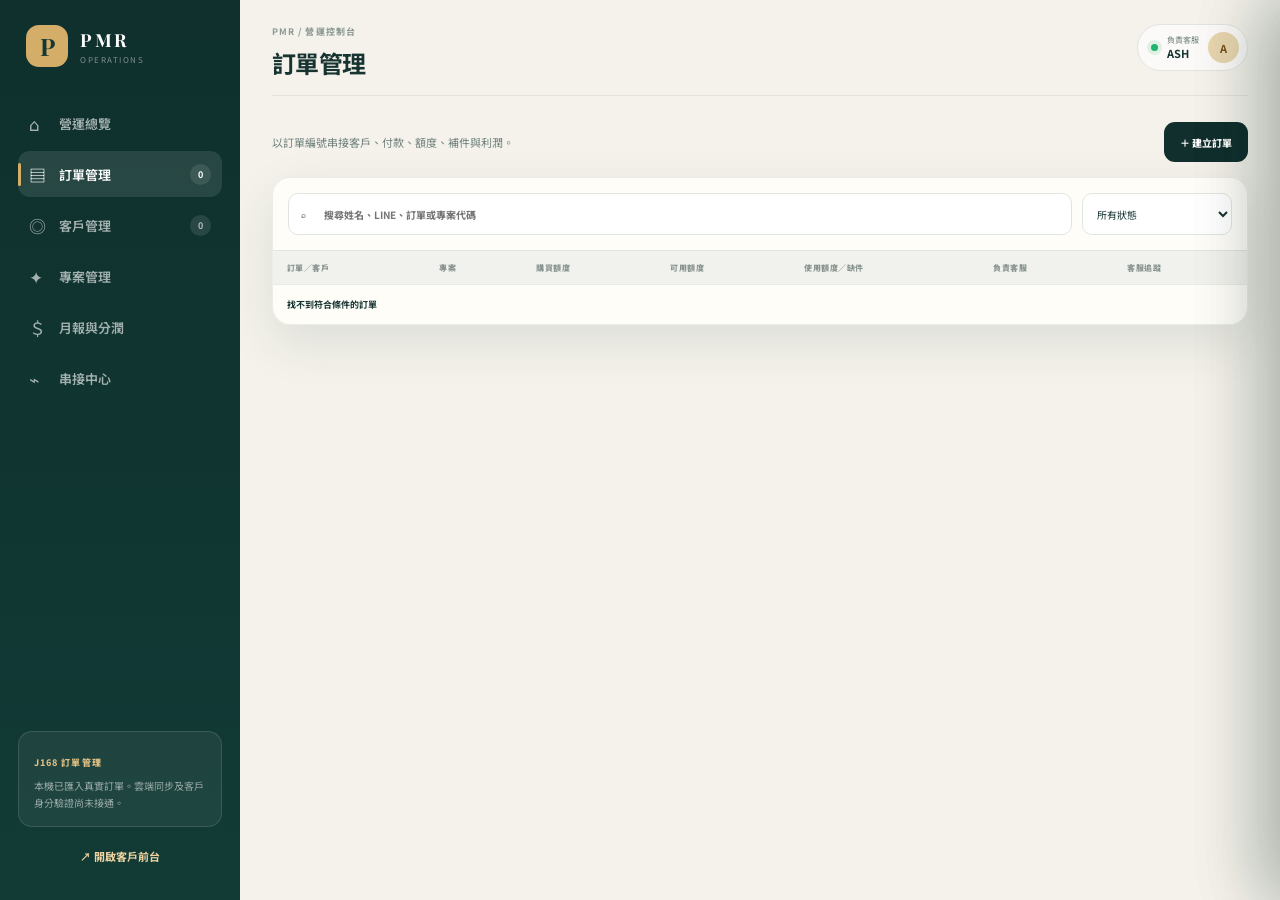
==== commit b4b5b449: "Replace demo orders with private J168 import in original admin and remove separate snapshot page" ====
--- a/admin.html
+++ b/admin.html
@@ -16,28 +16,25 @@
       <aside class="sidebar">
         <a class="ops-brand" href="index.html"><span>P</span><div><strong>PMR</strong><small>OPERATIONS</small></div></a>
         <nav>
-          <button class="is-active" data-view="j168"><i>▤</i><span>J168 真實訂單</span></button>
           <button data-view="dashboard"><i>⌂</i><span>營運總覽</span></button>
-          <button data-view="orders"><i>▤</i><span>示範訂單管理</span><b id="nav-order-count">4</b></button>
+          <button class="is-active" data-view="orders"><i>▤</i><span>訂單管理</span><b id="nav-order-count">4</b></button>
           <button data-view="customers"><i>◎</i><span>客戶管理</span><b id="nav-customer-count">4</b></button>
           <button data-view="projects"><i>✦</i><span>專案管理</span></button>
           <button data-view="reports"><i>＄</i><span>月報與分潤</span></button>
           <button data-view="integrations"><i>⌁</i><span>串接中心</span></button>
         </nav>
-        <div class="sidebar-note"><small>展示模式</small><p>J168 訂單以匯入快照顯示；雲端試算表已建立，自動同步尚未接通。其他頁面仍為流程示範。</p></div>
+        <div class="sidebar-note"><small>J168 訂單管理</small><p>本機已匯入真實訂單。雲端同步及客戶身分驗證尚未接通。</p></div>
         <a class="customer-preview" href="index.html">↗ 開啟客戶前台</a>
       </aside>
 
       <main class="ops-main">
         <header class="ops-topbar">
           <button class="mobile-menu" data-action="toggle-menu">☰</button>
-          <div><span class="breadcrumb">PMR / 營運控制台</span><h1 id="page-title">J168 真實訂單</h1></div>
+          <div><span class="breadcrumb">PMR / 營運控制台</span><h1 id="page-title">訂單管理</h1></div>
           <div class="operator"><span class="online-dot"></span><div><small>負責客服</small><strong>ASH</strong></div><b>A</b></div>
         </header>
-
-        <section class="ops-view is-active" id="j168-view"><iframe title="J168 真實訂單與開票申請" src="j168-import.html?v=20260926" style="width:100%;height:calc(100vh - 125px);min-height:600px;border:0;border-radius:16px"></iframe></section>
         <section class="ops-view" id="dashboard-view">
-          <div class="demo-banner"><div><strong>舊版流程示範資料</strong><p>這裡是舊版瀏覽器示範資料。實際匯入的預訂及申請請查看「J168 真實訂單」。</p></div><a href="index.html#orders-view">查看客戶畫面 ↗</a></div>
+          <div class="demo-banner"><div><strong>J168 真實預訂</strong><p>已移除舊示範訂單；付款、出票與手機對應依實際核對結果更新。</p></div><a href="index.html#orders-view">查看客戶畫面 ↗</a></div>
 
           <div class="kpi-grid">
             <article><div class="kpi-icon amber">!</div><span>今日待跟進</span><strong id="kpi-followups">0</strong><small>依客服追蹤日期計算</small></article>
@@ -77,7 +74,7 @@
           <div class="policy-note"><strong>LINE 換帳號處理方式</strong><p>由新 LINE 帳號登入後完成一次性驗證，再把新 user ID 綁到原客戶編號。舊 LINE ID 留在歷史紀錄並停用，訂單、剩餘額度與付款紀錄不搬動。</p></div>
         </section>
 
-        <section class="ops-view" id="orders-view">
+        <section class="ops-view is-active" id="orders-view">
           <div class="page-actions"><div><p>以訂單編號串接客戶、付款、額度、補件與利潤。</p></div><button class="primary-action" data-action="new-order">＋ 建立訂單</button></div>
           <section class="panel table-panel">
             <div class="table-tools">
@@ -129,7 +126,7 @@
       <div class="drawer-head"><div><small>ORDER DETAIL</small><h2 id="drawer-order-id">訂單</h2></div><button data-action="close-drawer">×</button></div>
       <form id="order-form">
         <div class="drawer-section customer-summary" id="drawer-customer"></div>
-        <div class="drawer-section"><h3>兩階段流程</h3><div class="stage-explainer"><b>第一階段｜購買額度</b><span>提供帳號 → 客戶匯款 → 客服核帳 → 額度生效</span><b>第二階段｜使用額度</b><span>客戶申請使用 → 補護照／航班 → 處理出票 → 完成</span></div><div class="form-grid two"><label>營運狀態<select name="status"><option>待提供匯款帳號</option><option>待客戶匯款</option><option>待核對匯款</option><option>額度已生效／尚未使用</option><option>待補護照與航班</option><option>待補護照</option><option>待補航班</option><option>資料已齊／待客服處理</option><option>資料待核對</option><option>已完成</option><option>已取消</option></select></label><label>負責客服<select name="assignedTo"><option>ASH</option></select></label><label>付款狀態<select name="paymentStatus"><option>待提供匯款帳號</option><option>待客戶匯款</option><option>待核對匯款</option><option>已確認</option><option>退款處理中</option><option>已退款</option></select></label><label>缺件狀態<select name="docsStatus"><option>尚未申請使用</option><option>缺護照</option><option>缺航班</option><option>缺護照與航班</option><option>資料已齊</option><option>資料待逐組核對</option></select></label><label>出票明細<select name="ticketStatus"><option>尚未出票</option><option>處理中</option><option>已出票</option><option>不適用</option></select></label><label>客服追蹤日期<input name="nextActionDate" type="date" /><small class="source-note">不是出發日期；用於提醒 ASH 何時跟進</small></label><label>出發日期<input name="departureDate" type="date" /></label><label>回程日期<input name="returnDate" type="date" /></label></div></div>
+        <div class="drawer-section"><h3>兩階段流程</h3><div class="stage-explainer"><b>第一階段｜購買額度</b><span>提供帳號 → 客戶匯款 → 客服核帳 → 額度生效</span><b>第二階段｜使用額度</b><span>客戶申請使用 → 補護照／航班 → 處理出票 → 完成</span></div><div class="form-grid two"><label>營運狀態<select name="status"><option>待提供匯款帳號</option><option>待客戶匯款</option><option>待核對匯款</option><option>額度已生效／尚未使用</option><option>待補護照與航班</option><option>待補護照</option><option>待補航班</option><option>資料已齊／待客服處理</option><option>資料待核對</option><option>已完成</option><option>已取消</option></select></label><label>負責客服<select name="assignedTo"><option>J168</option><option>ASH</option></select></label><label>付款狀態<select name="paymentStatus"><option>待核帳</option><option>待提供匯款帳號</option><option>待客戶匯款</option><option>待核對匯款</option><option>已確認</option><option>退款處理中</option><option>已退款</option></select></label><label>缺件狀態<select name="docsStatus"><option>尚未申請使用</option><option>缺護照</option><option>缺航班</option><option>缺護照與航班</option><option>資料已齊</option><option>資料待逐組核對</option></select></label><label>出票明細<select name="ticketStatus"><option>待確認</option><option>尚未出票</option><option>處理中</option><option>已出票</option><option>不適用</option></select></label><label>客服追蹤日期<input name="nextActionDate" type="date" /><small class="source-note">不是出發日期；用於提醒 ASH 何時跟進</small></label><label>出發日期<input name="departureDate" type="date" /></label><label>回程日期<input name="returnDate" type="date" /></label></div></div>
         <div class="drawer-section"><h3>額度與款項</h3><div class="credit-policy">匯款核對完成前，下單張數只列為「待匯款保留」，不會產生可使用額度。</div><div class="form-grid four"><label>購買／保留<input name="purchased" type="number" min="0" /></label><label>處理中<input name="pending" type="number" min="0" /></label><label>已出票<input name="used" type="number" min="0" /></label><label>退款<input name="refunded" type="number" min="0" /></label></div><div class="form-grid two"><label>保留截止<input name="reservationExpiresAt" type="datetime-local" /></label><label>機票售價<input name="total" type="number" min="0" /></label><label>含加購應收<input name="grandTotal" type="number" min="0" /></label><label>實收金額<input name="paymentAmount" type="number" min="0" /></label><label>機票成本<input name="cost" type="number" min="0" /></label><label>客服費用<input name="serviceFee" type="number" min="0" /></label></div><div id="ticket-selection-summary" class="checkout-summary"></div><div class="profit-preview" id="profit-preview"></div></div>
         <div class="drawer-section"><h3>介紹人與本訂單收款帳戶</h3><div class="credit-policy">這是該筆訂單當時提供給客人的帳號，不會因介紹人的預設帳號日後變更而被覆蓋。</div><div class="form-grid two"><label>介紹人<select name="introducer"><option value="">未指定</option><option>楊翰</option><option>傑評</option><option>軟糖</option></select></label><label>收款銀行<input name="paymentBank" placeholder="例如：中國信託" /></label><label>戶名<input name="paymentOwner" /></label><label>完整收款帳號<input name="paymentAccountNumber" placeholder="請由客服設定" /></label></div></div>
         <div class="drawer-section"><h3>優惠代碼、分潤與加購</h3><div class="form-grid two"><label>優惠代碼<input name="couponCode" /></label><label>優惠內容<input name="couponDescription" placeholder="例如：機場接送免費" /></label><label>優惠折抵<input name="discountAmount" type="number" min="0" /></label><label>介紹人利潤<input name="introducerProfit" type="number" min="0" /></label><label>資源方利潤<input name="sourceProfit" type="number" min="0" /></label></div><div id="checkout-addons-editor" class="checkout-addons-editor"></div><div class="form-grid two"><label>其他加購項目<input name="addOnName" placeholder="例如：四人房" /></label><label>其他加購售價<input name="addOnPrice" type="number" min="0" /></label><label>其他加購成本<input name="addOnCost" type="number" min="0" /></label></div></div>
@@ -151,7 +148,7 @@
     </aside>
 
     <div class="toast" id="admin-toast"></div>
-    <script src="shared-data.js"></script>
-    <script src="admin.js?v=j168-20260926"></script>
+    <script src="shared-data.js?v=real-orders-2"></script>
+    <script src="admin.js?v=real-orders-2"></script>
   </body>
 </html>
